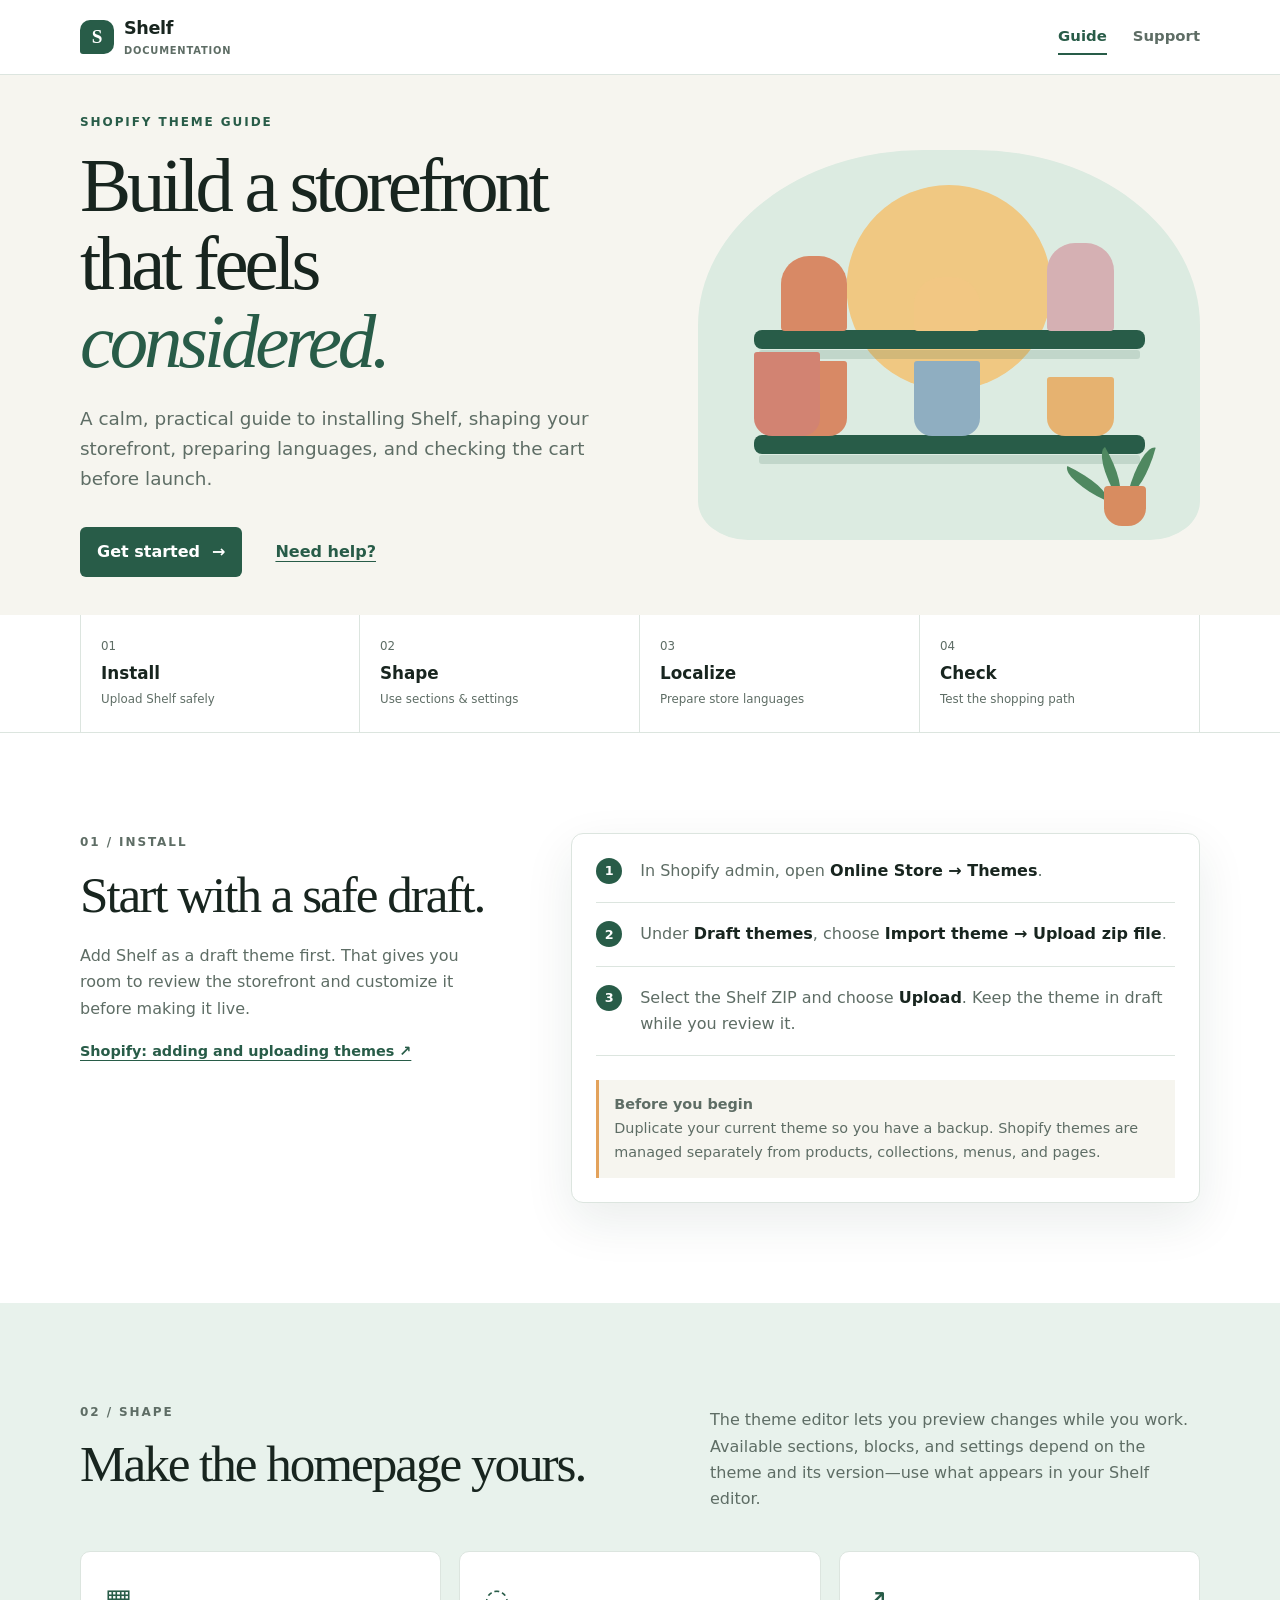
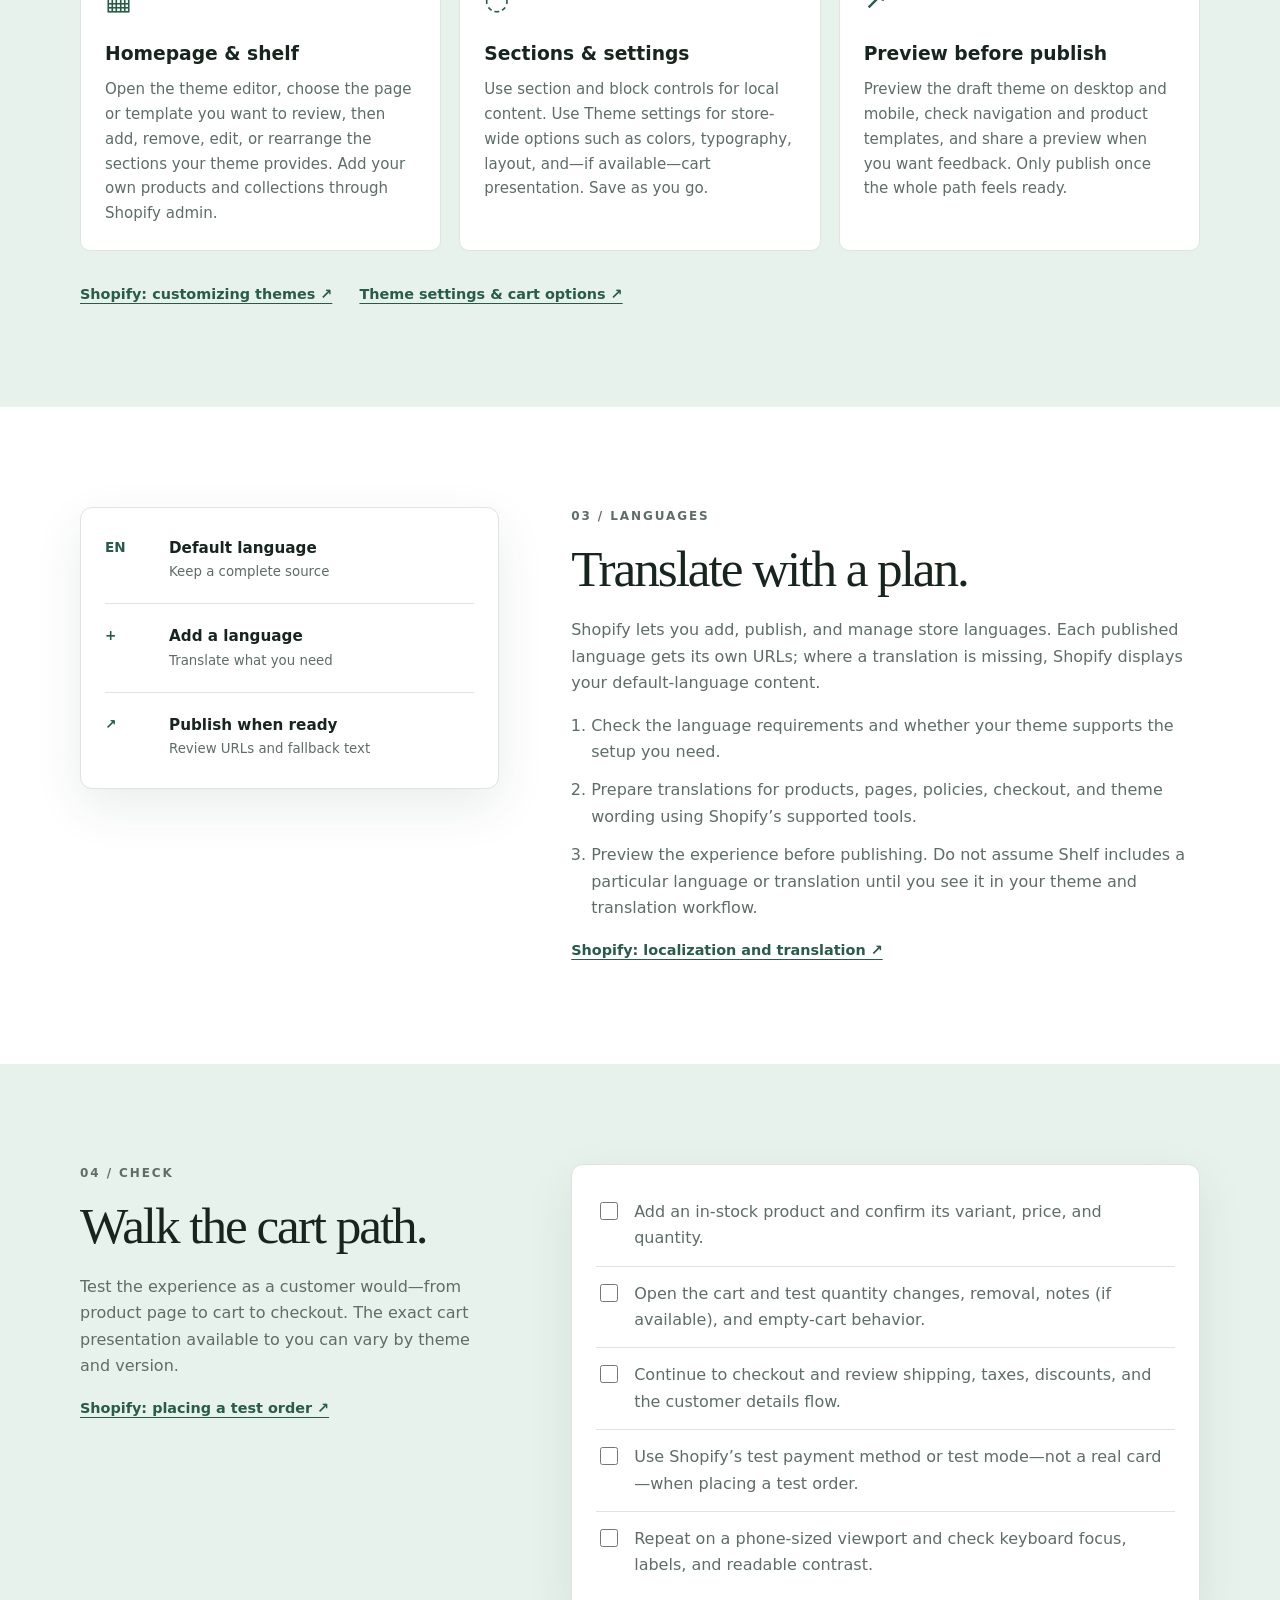
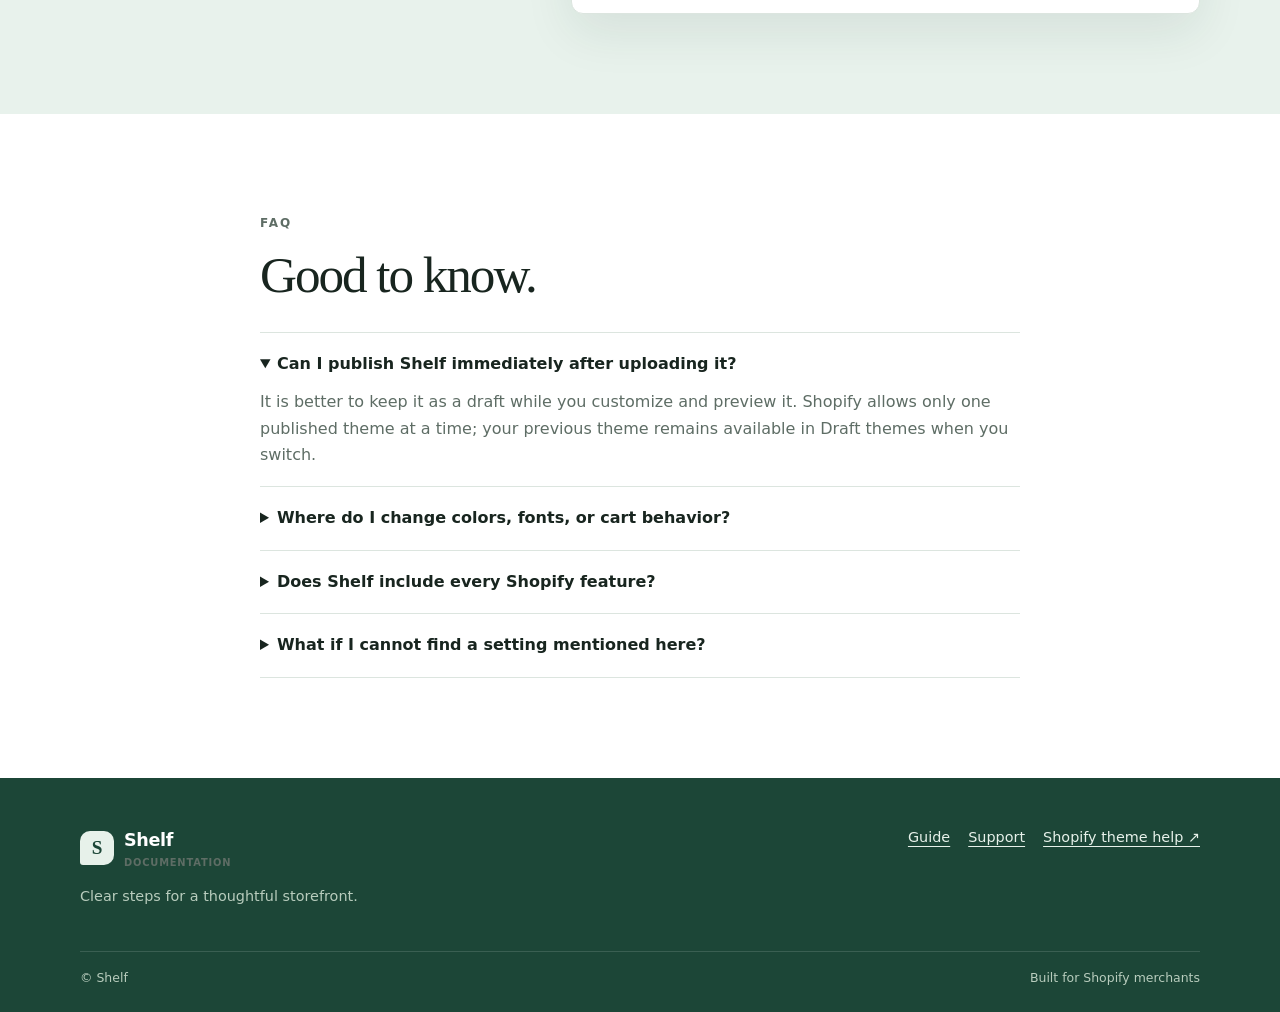
==== index.html @ cbc25405 "Add Shelf documentation and support site" ====
<!doctype html>
<html lang="en">
<head>
  <meta charset="utf-8">
  <meta name="viewport" content="width=device-width, initial-scale=1">
  <meta name="description" content="Shelf theme documentation: install, customize, localize, and test your Shopify storefront.">
  <title>Shelf — Shopify theme documentation</title>
  <link rel="stylesheet" href="styles.css">
</head>
<body>
  <a class="skip-link" href="#main-content">Skip to content</a>
  <header class="site-header"><div class="container header-inner"><a class="brand" href="index.html" aria-label="Shelf documentation home"><span class="brand-mark">S</span><span>Shelf <small>Documentation</small></span></a><nav class="nav" aria-label="Primary navigation"><a class="active" href="index.html">Guide</a><a href="support.html">Support</a></nav></div></header>
  <main id="main-content">
    <section class="hero"><div class="container hero-grid"><div><p class="eyebrow">SHOPIFY THEME GUIDE</p><h1>Build a storefront that feels <em>considered.</em></h1><p class="lede">A calm, practical guide to installing Shelf, shaping your storefront, preparing languages, and checking the cart before launch.</p><div class="hero-actions"><a class="button button-primary" href="#get-started">Get started <span aria-hidden="true">→</span></a><a class="button button-quiet" href="support.html">Need help?</a></div></div><div class="hero-art" aria-label="Abstract illustration of organized product shelves" role="img"><div class="sun"></div><div class="shelf shelf-one"><i></i><i></i><i></i></div><div class="shelf shelf-two"><i></i><i></i><i></i><i></i></div><div class="plant"><b></b><b></b><b></b><span></span></div></div></div></section>
    <section class="quick-links" aria-label="Guide sections"><div class="container quick-grid"><a href="#get-started"><span>01</span><strong>Install</strong><small>Upload Shelf safely</small></a><a href="#shape-your-store"><span>02</span><strong>Shape</strong><small>Use sections & settings</small></a><a href="#languages"><span>03</span><strong>Localize</strong><small>Prepare store languages</small></a><a href="#cart-check"><span>04</span><strong>Check</strong><small>Test the shopping path</small></a></div></section>
    <section class="content-section" id="get-started"><div class="container two-col"><div><p class="eyebrow">01 / INSTALL</p><h2>Start with a safe draft.</h2><p>Add Shelf as a draft theme first. That gives you room to review the storefront and customize it before making it live.</p><a class="text-link" href="https://help.shopify.com/en/manual/online-store/themes/adding-themes" target="_blank" rel="noopener">Shopify: adding and uploading themes ↗</a></div><div class="step-card"><div class="step"><b>1</b><p>In Shopify admin, open <strong>Online Store → Themes</strong>.</p></div><div class="step"><b>2</b><p>Under <strong>Draft themes</strong>, choose <strong>Import theme → Upload zip file</strong>.</p></div><div class="step"><b>3</b><p>Select the Shelf ZIP and choose <strong>Upload</strong>. Keep the theme in draft while you review it.</p></div><div class="note"><strong>Before you begin</strong><br>Duplicate your current theme so you have a backup. Shopify themes are managed separately from products, collections, menus, and pages.</div></div></div></section>
    <section class="content-section tinted" id="shape-your-store"><div class="container"><div class="section-heading"><div><p class="eyebrow">02 / SHAPE</p><h2>Make the homepage yours.</h2></div><p>The theme editor lets you preview changes while you work. Available sections, blocks, and settings depend on the theme and its version—use what appears in your Shelf editor.</p></div><div class="feature-grid"><article><span class="icon">▦</span><h3>Homepage & shelf</h3><p>Open the theme editor, choose the page or template you want to review, then add, remove, edit, or rearrange the sections your theme provides. Add your own products and collections through Shopify admin.</p></article><article><span class="icon">◌</span><h3>Sections & settings</h3><p>Use section and block controls for local content. Use Theme settings for store-wide options such as colors, typography, layout, and—if available—cart presentation. Save as you go.</p></article><article><span class="icon">↗</span><h3>Preview before publish</h3><p>Preview the draft theme on desktop and mobile, check navigation and product templates, and share a preview when you want feedback. Only publish once the whole path feels ready.</p></article></div><a class="text-link" href="https://help.shopify.com/en/manual/online-store/themes/customizing-themes" target="_blank" rel="noopener">Shopify: customizing themes ↗</a> <a class="text-link spaced" href="https://help.shopify.com/en/manual/online-store/themes/customizing-themes/theme-editor/theme-settings" target="_blank" rel="noopener">Theme settings & cart options ↗</a></div></section>
    <section class="content-section" id="languages"><div class="container two-col reverse-mobile"><div class="language-card"><div class="language-line"><span>EN</span><strong>Default language</strong><small>Keep a complete source</small></div><div class="language-line"><span>+</span><strong>Add a language</strong><small>Translate what you need</small></div><div class="language-line"><span>↗</span><strong>Publish when ready</strong><small>Review URLs and fallback text</small></div></div><div><p class="eyebrow">03 / LANGUAGES</p><h2>Translate with a plan.</h2><p>Shopify lets you add, publish, and manage store languages. Each published language gets its own URLs; where a translation is missing, Shopify displays your default-language content.</p><ol class="compact-list"><li>Check the language requirements and whether your theme supports the setup you need.</li><li>Prepare translations for products, pages, policies, checkout, and theme wording using Shopify’s supported tools.</li><li>Preview the experience before publishing. Do not assume Shelf includes a particular language or translation until you see it in your theme and translation workflow.</li></ol><a class="text-link" href="https://help.shopify.com/en/manual/international/languages" target="_blank" rel="noopener">Shopify: localization and translation ↗</a></div></div></section>
    <section class="content-section tinted" id="cart-check"><div class="container two-col"><div><p class="eyebrow">04 / CHECK</p><h2>Walk the cart path.</h2><p>Test the experience as a customer would—from product page to cart to checkout. The exact cart presentation available to you can vary by theme and version.</p><a class="text-link" href="https://help.shopify.com/en/manual/checkout-settings/test-orders" target="_blank" rel="noopener">Shopify: placing a test order ↗</a></div><div class="checklist"><label><input type="checkbox"> Add an in-stock product and confirm its variant, price, and quantity.</label><label><input type="checkbox"> Open the cart and test quantity changes, removal, notes (if available), and empty-cart behavior.</label><label><input type="checkbox"> Continue to checkout and review shipping, taxes, discounts, and the customer details flow.</label><label><input type="checkbox"> Use Shopify’s test payment method or test mode—not a real card—when placing a test order.</label><label><input type="checkbox"> Repeat on a phone-sized viewport and check keyboard focus, labels, and readable contrast.</label></div></div></section>
    <section class="faq content-section" id="faq"><div class="container narrow"><p class="eyebrow">FAQ</p><h2>Good to know.</h2><details open><summary>Can I publish Shelf immediately after uploading it?</summary><p>It is better to keep it as a draft while you customize and preview it. Shopify allows only one published theme at a time; your previous theme remains available in Draft themes when you switch.</p></details><details><summary>Where do I change colors, fonts, or cart behavior?</summary><p>Open the theme editor and look under Theme settings. The controls shown are theme- and version-dependent. Sections and blocks can have their own individual settings.</p></details><details><summary>Does Shelf include every Shopify feature?</summary><p>No theme should be assumed to support every Shopify feature. Review the controls and templates exposed by your installed Shelf version, then confirm the result in preview and test mode.</p></details><details><summary>What if I cannot find a setting mentioned here?</summary><p>The setting may not be part of your theme version, may belong to a section rather than Theme settings, or may require a Shopify admin configuration. <a href="support.html">Contact support</a> with the exact screen and step.</p></details></div></section>
  </main>
  <footer class="site-footer"><div class="container footer-inner"><div><a class="brand footer-brand" href="index.html"><span class="brand-mark">S</span><span>Shelf <small>Documentation</small></span></a><p class="footer-copy">Clear steps for a thoughtful storefront.</p></div><div class="footer-links"><a href="index.html">Guide</a><a href="support.html">Support</a><a href="https://help.shopify.com/en/manual/online-store/themes" target="_blank" rel="noopener">Shopify theme help ↗</a></div></div><div class="container legal"><span>© Shelf</span><span>Built for Shopify merchants</span></div></footer>
</body>
</html>
---- styles.css ----
:root{--ink:#18251f;--muted:#5e6d65;--green:#285c48;--green-dark:#1c4637;--mint:#e8f2ec;--paper:#fff;--sand:#f6f5ef;--line:#dce5df;--accent:#e3a25b;--shadow:0 18px 50px rgba(24,55,40,.09)}*{box-sizing:border-box}html{scroll-behavior:smooth}body{margin:0;background:var(--paper);color:var(--ink);font:16px/1.65 Inter,ui-sans-serif,system-ui,-apple-system,"Segoe UI",sans-serif}a{color:var(--green);text-underline-offset:4px}a:focus-visible,button:focus-visible,input:focus-visible,summary:focus-visible{outline:3px solid var(--accent);outline-offset:3px}.container{width:min(100% - 40px,1120px);margin-inline:auto}.narrow{width:min(100%,760px);margin-inline:auto}.skip-link{position:absolute;left:16px;top:-60px;background:var(--green);color:#fff;padding:8px 12px;border-radius:4px;z-index:5}.skip-link:focus{top:12px}.site-header{border-bottom:1px solid var(--line);background:rgba(255,255,255,.94);position:sticky;top:0;z-index:4;backdrop-filter:blur(10px)}.header-inner{display:flex;justify-content:space-between;align-items:center;min-height:74px;gap:24px}.brand{display:flex;align-items:center;gap:10px;color:var(--ink);font-weight:800;letter-spacing:-.02em;text-decoration:none;font-size:1.1rem}.brand small{display:block;color:var(--muted);font-size:.62rem;font-weight:600;letter-spacing:.08em;text-transform:uppercase}.brand-mark{display:grid;place-items:center;width:34px;height:34px;background:var(--green);color:#fff;border-radius:10px 10px 10px 3px;font-family:Georgia,serif;font-size:1.2rem}.nav{display:flex;gap:26px}.nav a{color:var(--muted);font-size:.93rem;font-weight:700;text-decoration:none;padding:5px 0;border-bottom:2px solid transparent}.nav a:hover,.nav a.active{color:var(--green);border-color:var(--green)}.hero{background:var(--sand);overflow:hidden}.hero-grid{display:grid;grid-template-columns:1.05fr .95fr;align-items:center;min-height:540px;gap:64px}.eyebrow{color:var(--green);font-size:.75rem;font-weight:800;letter-spacing:.16em;margin:0 0 14px}.hero h1,.support-hero h1{font-family:Georgia,"Times New Roman",serif;font-size:clamp(2.7rem,6vw,5.2rem);font-weight:400;letter-spacing:-.055em;line-height:1.02;margin:0 0 22px}.hero h1 em{color:var(--green);font-style:italic}.lede{color:var(--muted);font-size:1.15rem;max-width:590px;margin:0}.hero-actions{display:flex;align-items:center;gap:16px;flex-wrap:wrap;margin-top:32px}.button{display:inline-flex;align-items:center;justify-content:center;gap:12px;padding:12px 17px;border-radius:6px;font-weight:800;text-decoration:none;transition:transform .2s,box-shadow .2s}.button:hover{transform:translateY(-2px);box-shadow:0 8px 18px rgba(24,55,40,.14)}.button-primary{background:var(--green);color:#fff}.button-outline{border:1px solid var(--green);color:var(--green);background:#fff}.button-quiet{color:var(--green);font-weight:750;text-decoration:underline}.hero-art{height:390px;position:relative;border-radius:45% 45% 10% 10%;background:#dcebe1;overflow:hidden}.sun{position:absolute;width:205px;height:205px;border-radius:50%;background:#f0c882;top:35px;left:50%;transform:translateX(-50%)}.shelf{position:absolute;left:11%;width:78%;height:19px;background:var(--green);border-radius:8px;box-shadow:0 15px 0 -5px rgba(40,92,72,.15)}.shelf-one{top:180px}.shelf-two{top:285px}.shelf i{display:block;position:absolute;bottom:18px;width:17%;height:70px;background:#f5d6ad;border-radius:28px 28px 4px 4px}.shelf i:nth-child(1){left:7%;height:75px;background:#d88965}.shelf i:nth-child(2){left:41%;height:54px;background:#f2c783}.shelf i:nth-child(3){right:8%;height:88px;background:#d5b0b3}.shelf-two i{height:48px;bottom:18px;border-radius:3px 3px 18px 18px;background:#b9d5bd}.shelf-two i:nth-child(2){height:75px;background:#8faec1}.shelf-two i:nth-child(3){height:59px;background:#e6b270}.shelf-two i:nth-child(4){height:84px;background:#d28372}.plant{position:absolute;bottom:14px;right:8%;width:70px;height:80px}.plant span{position:absolute;bottom:0;left:14px;width:42px;height:40px;border-radius:4px 4px 18px 18px;background:#d88c60}.plant b{position:absolute;bottom:32px;left:26px;width:15px;height:50px;border-radius:100% 0 100% 0;background:#4f8860;transform:rotate(-30deg);transform-origin:bottom}.plant b:nth-child(2){transform:rotate(15deg);left:38px}.plant b:nth-child(3){transform:rotate(-65deg);left:12px}.quick-links{border-bottom:1px solid var(--line)}.quick-grid{display:grid;grid-template-columns:repeat(4,1fr)}.quick-grid a{padding:22px 20px;border-right:1px solid var(--line);color:var(--ink);text-decoration:none}.quick-grid a:first-child{border-left:1px solid var(--line)}.quick-grid span,.quick-grid small{display:block;color:var(--muted);font-size:.74rem}.quick-grid strong{display:block;font-size:1.05rem;margin:3px 0}.content-section{padding:100px 0}.tinted{background:var(--mint)}.two-col{display:grid;grid-template-columns:.8fr 1.2fr;gap:72px;align-items:start}.content-section h2,.support-hero h1{font-family:Georgia,"Times New Roman",serif;font-weight:400;letter-spacing:-.04em;line-height:1.1;font-size:clamp(2rem,4vw,3.2rem);margin:0 0 20px}.content-section p{color:var(--muted)}.step-card,.language-card,.checklist,.support-card{background:#fff;border:1px solid var(--line);border-radius:12px;box-shadow:var(--shadow)}.step-card{padding:24px}.step{display:grid;grid-template-columns:30px 1fr;gap:14px;align-items:start;padding-bottom:18px;margin-bottom:18px;border-bottom:1px solid var(--line)}.step:last-of-type{margin:0;padding:0;border:0}.step b{display:grid;place-items:center;background:var(--green);color:#fff;width:26px;height:26px;border-radius:50%;font-size:.8rem}.step p{margin:0;color:var(--muted)}.step strong{color:var(--ink)}.note{background:var(--sand);border-left:3px solid var(--accent);padding:13px 15px;margin-top:24px;color:var(--muted);font-size:.9rem}.section-heading{display:flex;justify-content:space-between;gap:50px;align-items:end;margin-bottom:38px}.section-heading>p{max-width:490px;margin:0}.feature-grid{display:grid;grid-template-columns:repeat(3,1fr);gap:18px;margin-bottom:30px}.feature-grid article{background:#fff;border:1px solid var(--line);padding:24px;border-radius:10px}.icon{font-size:1.8rem;color:var(--green)}.feature-grid h3{margin:16px 0 7px}.feature-grid p{font-size:.94rem;margin:0}.text-link{font-weight:800;font-size:.9rem}.spaced{margin-left:22px}.language-card{padding:8px 24px}.language-line{display:grid;grid-template-columns:48px 1fr;gap:0 16px;padding:20px 0;border-bottom:1px solid var(--line)}.language-line:last-child{border:0}.language-line span{grid-row:span 2;color:var(--green);font-weight:800;font-size:.85rem}.language-line strong{font-size:.95rem}.language-line small{color:var(--muted)}.compact-list{padding-left:20px;color:var(--muted)}.compact-list li{margin:12px 0}.checklist{padding:20px 24px}.checklist label{display:flex;gap:13px;padding:14px 0;border-bottom:1px solid var(--line);color:var(--muted)}.checklist label:last-child{border:0}.checklist input{accent-color:var(--green);width:18px;height:18px;flex:none;margin-top:3px}.faq h2{margin-bottom:28px}.faq details{border-top:1px solid var(--line);padding:18px 0}.faq details:last-child{border-bottom:1px solid var(--line)}.faq summary{cursor:pointer;font-weight:800}.faq details p{max-width:760px;margin:12px 0 0}.site-footer{background:var(--green-dark);color:#e7f1ea;padding:48px 0 24px}.footer-inner{display:flex;justify-content:space-between;gap:40px}.footer-brand{color:#fff}.footer-brand .brand-mark{background:#e7f1ea;color:var(--green-dark)}.footer-copy{color:#b8ccbd;margin:14px 0 0;font-size:.9rem}.footer-links{display:flex;flex-wrap:wrap;gap:18px;align-items:flex-start}.footer-links a{color:#e7f1ea;font-size:.9rem}.legal{border-top:1px solid #ffffff22;margin-top:42px;padding-top:16px;display:flex;justify-content:space-between;color:#b8ccbd;font-size:.78rem}.support-hero{background:var(--sand);padding:100px 0 80px}.support-hero h1{max-width:720px}.support-options{padding:0 0 100px;background:var(--sand)}.support-grid{display:grid;grid-template-columns:1fr 1fr;gap:20px}.support-card{padding:30px}.support-card.featured{background:var(--green);color:#fff;border-color:var(--green)}.support-card.featured p{color:#d8e8dc}.support-card h2{font-family:Georgia,serif;font-weight:400;font-size:2rem;margin:20px 0 10px}.support-card p{color:var(--muted)}.card-top{display:flex;align-items:center;gap:13px}.support-icon{display:grid;place-items:center;width:34px;height:34px;border-radius:50%;background:var(--mint);color:var(--green);font-weight:900}.label{font-size:.7rem;font-weight:800;letter-spacing:.14em;opacity:.75}.featured .support-icon{background:#dcebe1}.featured .button-primary{background:#fff;color:var(--green)}.fine-print{font-size:.82rem;margin:24px 0 0}.support-detail{align-items:start}.context-list{border-top:1px solid var(--line)}.context-list div{display:grid;grid-template-columns:40px 1fr;gap:10px;padding:14px 0;border-bottom:1px solid var(--line)}.context-list b{color:var(--green);font-size:.8rem}.context-list p{margin:0}
@media(max-width:760px){.container{width:min(100% - 32px,1120px)}.header-inner{min-height:65px}.hero-grid{grid-template-columns:1fr;min-height:0;padding:72px 0 0;gap:42px}.hero-art{height:275px;border-radius:38% 38% 0 0}.sun{width:145px;height:145px}.shelf-one{top:125px}.shelf-two{top:204px}.shelf i{height:55px;bottom:18px}.quick-grid{grid-template-columns:repeat(2,1fr)}.quick-grid a{padding:17px 15px}.quick-grid a:nth-child(3){border-left:1px solid var(--line)}.quick-grid a:nth-child(3),.quick-grid a:nth-child(4){border-top:1px solid var(--line)}.content-section{padding:68px 0}.two-col,.support-grid{grid-template-columns:1fr;gap:35px}.reverse-mobile .language-card{order:2}.section-heading{display:block;margin-bottom:28px}.section-heading>p{margin-top:18px}.feature-grid{grid-template-columns:1fr;gap:12px}.spaced{display:inline-block;margin:12px 0 0}.footer-inner{display:block}.footer-links{margin-top:30px}.legal{display:block}.legal span{display:block;margin-top:5px}.support-hero{padding:68px 0 55px}.support-options{padding-bottom:68px}.support-card{padding:24px}.support-detail{gap:20px}}
@media(max-width:420px){.nav{gap:16px}.hero h1,.support-hero h1{font-size:2.6rem}.hero-actions{align-items:stretch;flex-direction:column}.button{width:100%}.hero-art{height:240px}.quick-grid strong{font-size:.98rem}.footer-links{flex-direction:column;gap:10px}}
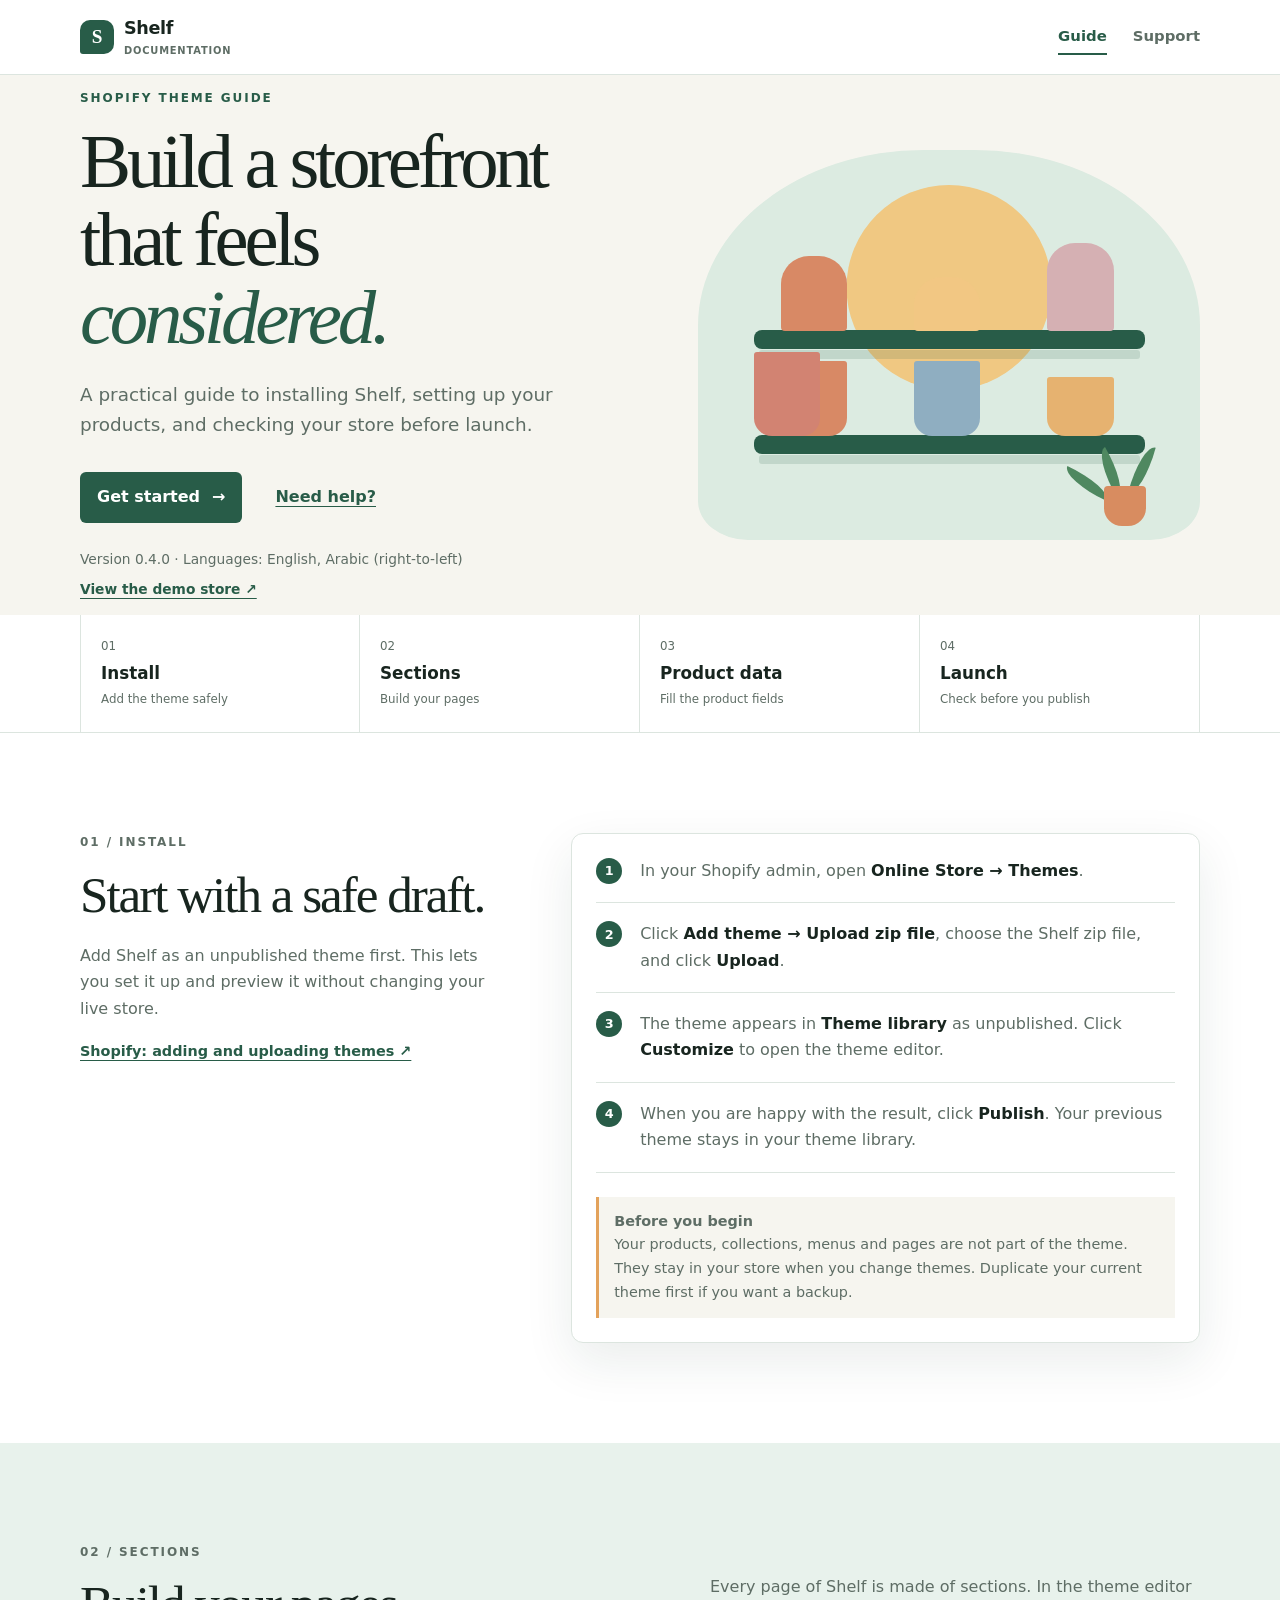
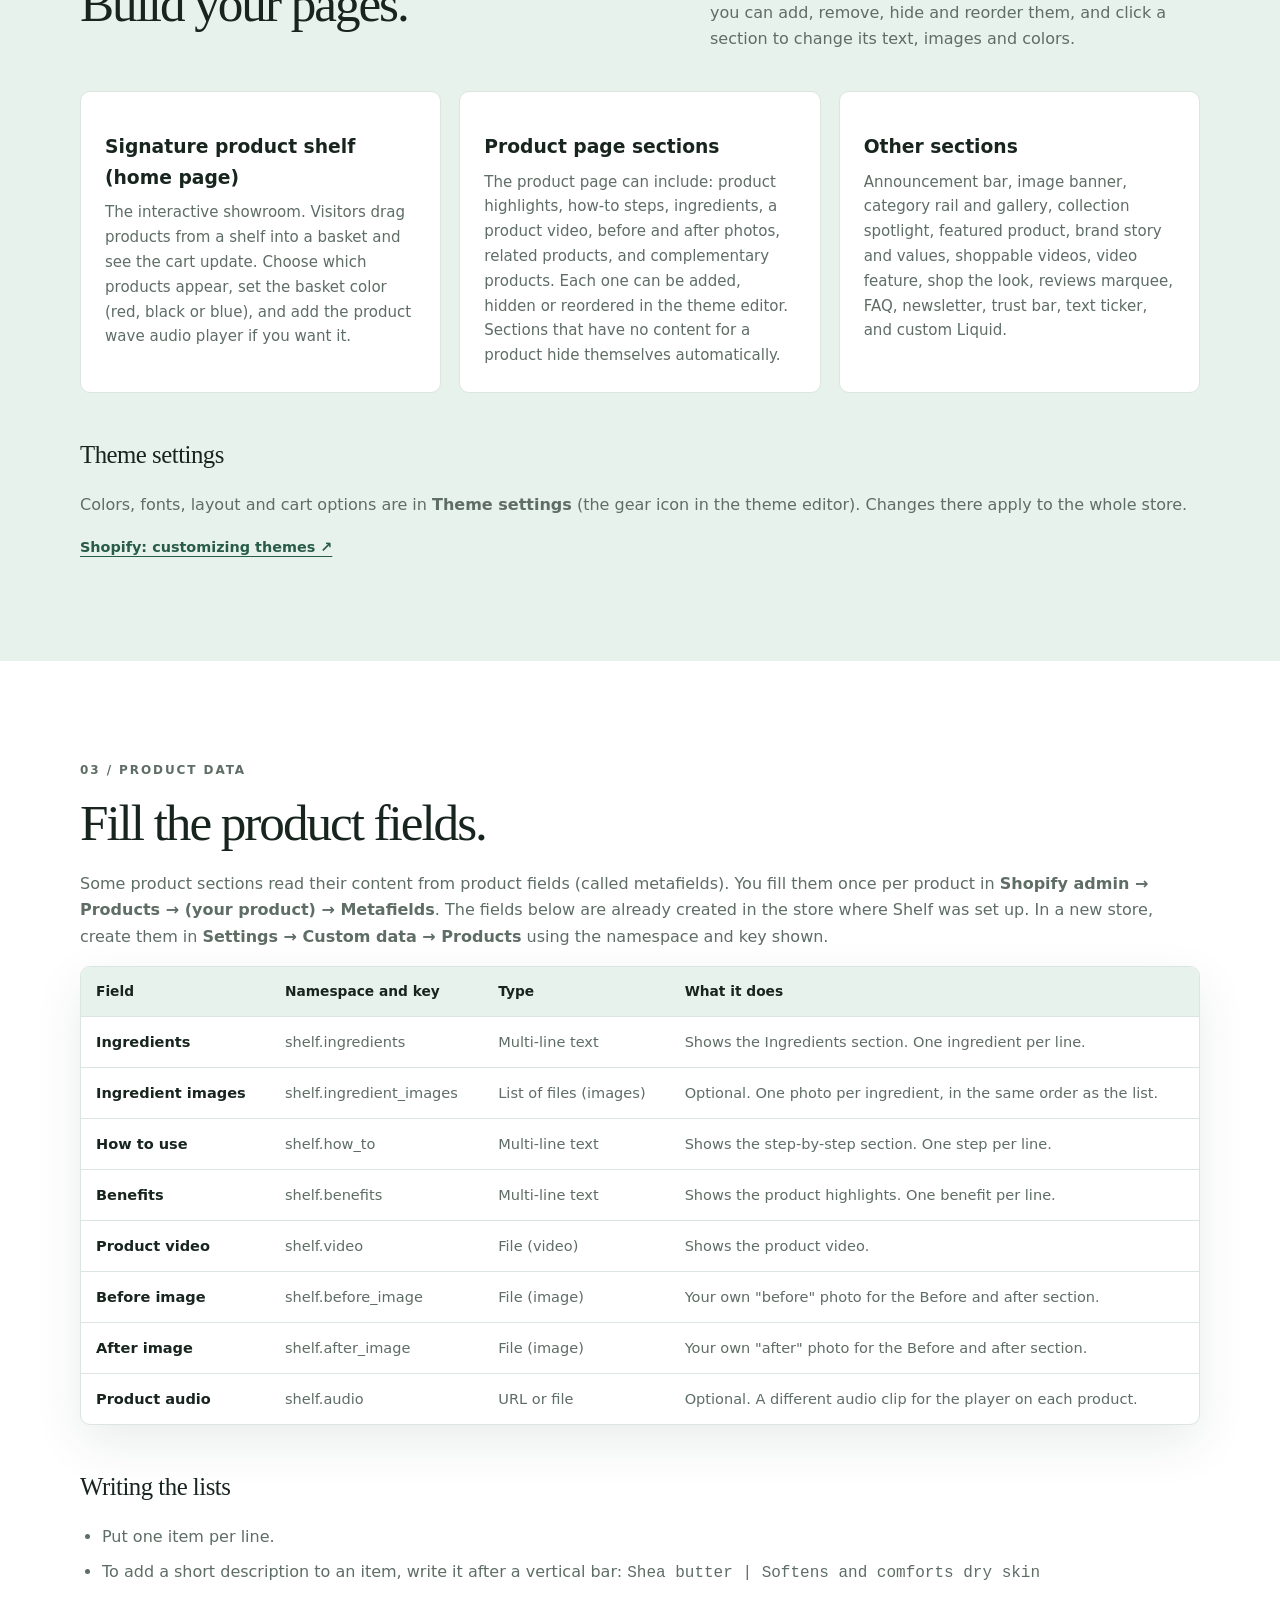
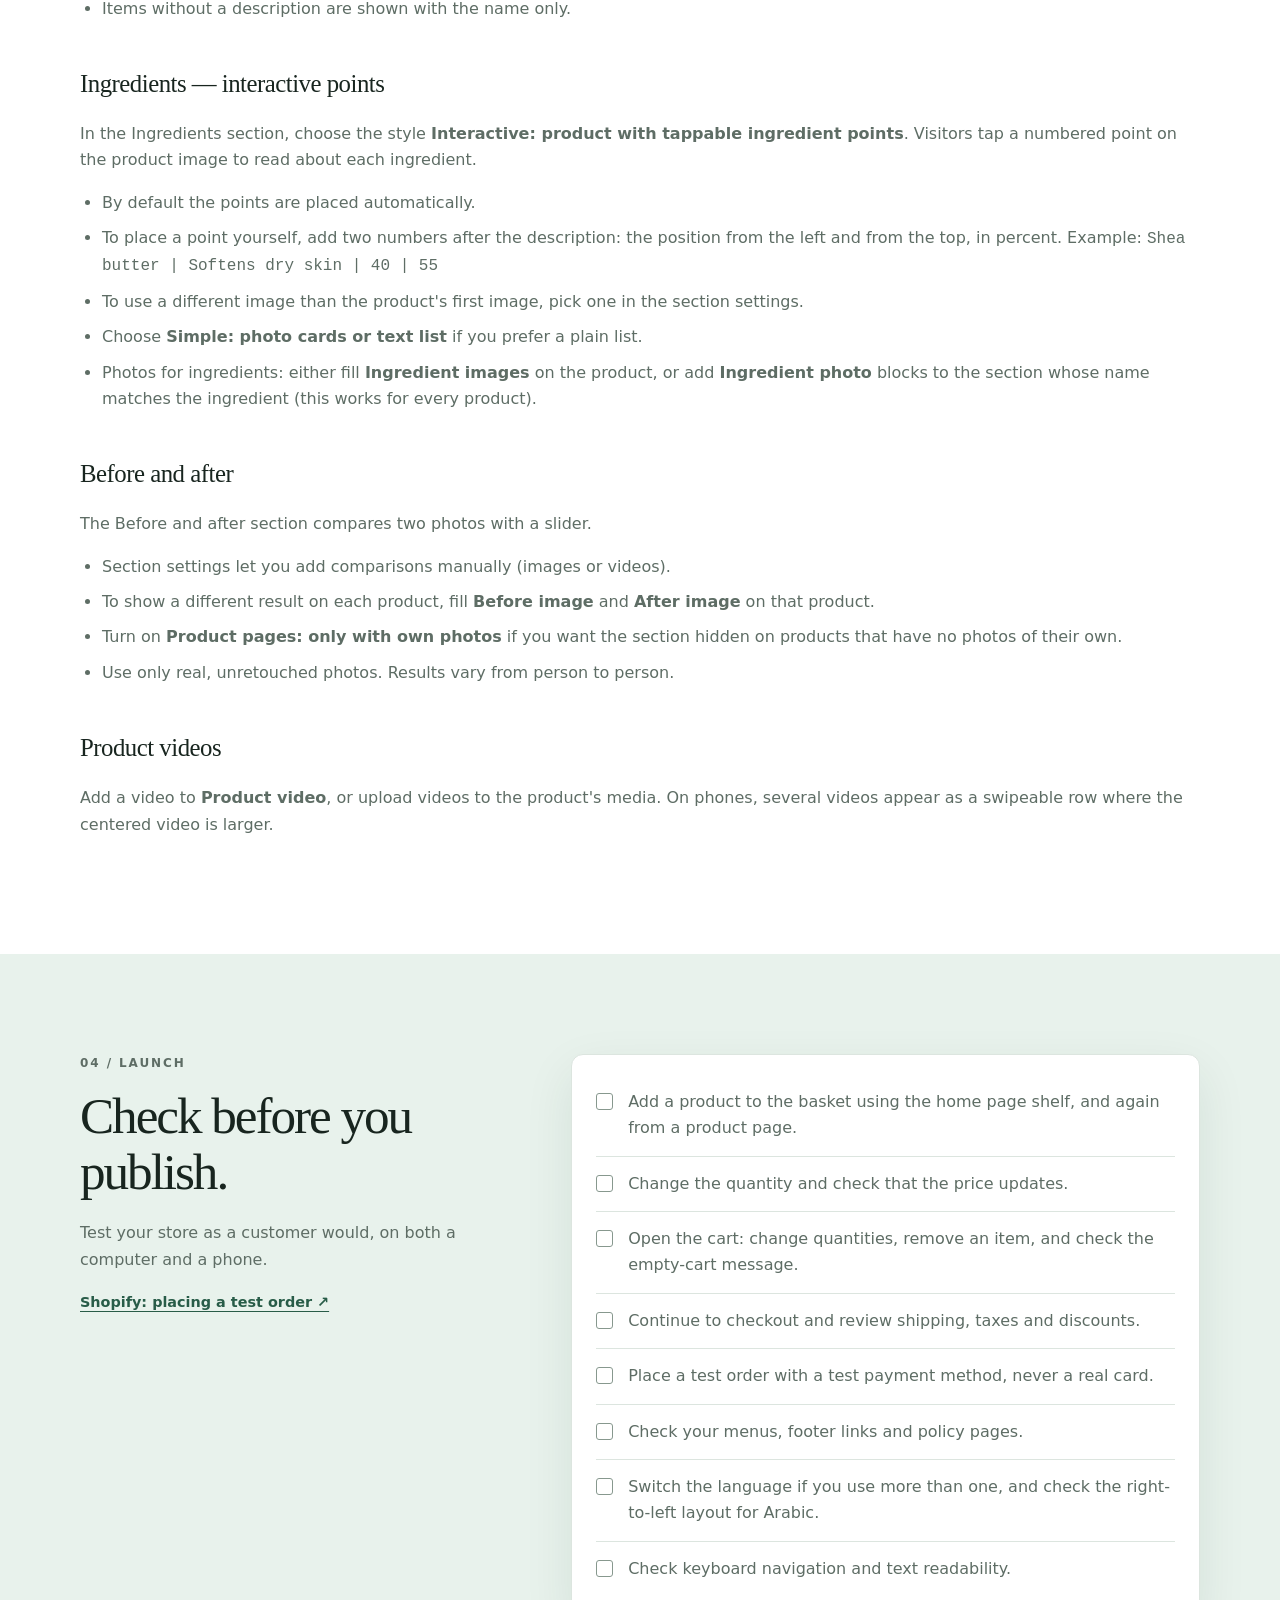
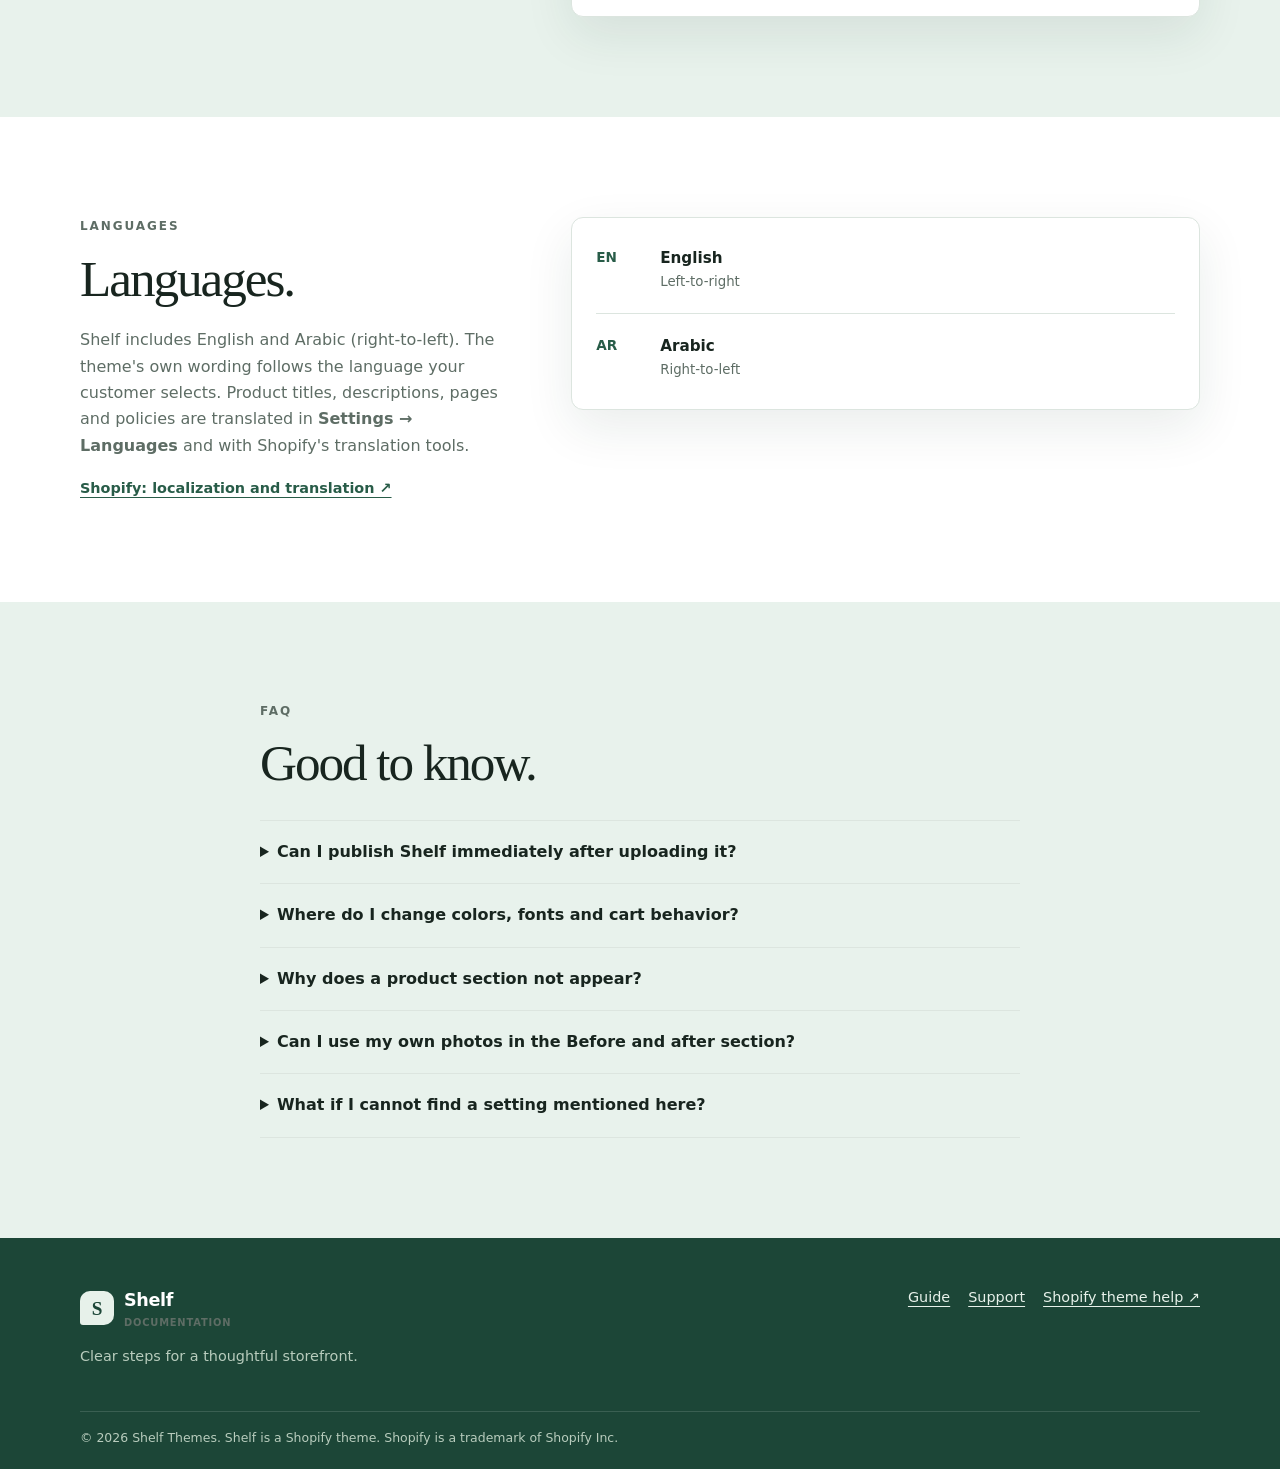
==== commit 717360b9: "Update index.html" ====
--- a/index.html
+++ b/index.html
@@ -3,22 +3,28 @@
 <head>
   <meta charset="utf-8">
   <meta name="viewport" content="width=device-width, initial-scale=1">
-  <meta name="description" content="Shelf theme documentation: install, customize, localize, and test your Shopify storefront.">
-  <title>Shelf — Shopify theme documentation</title>
+  <meta name="description" content="A practical guide to installing Shelf, setting up product sections and fields, and checking your Shopify storefront before launch.">
+  <title>Shelf — Shopify theme guide</title>
   <link rel="stylesheet" href="styles.css">
 </head>
 <body>
   <a class="skip-link" href="#main-content">Skip to content</a>
   <header class="site-header"><div class="container header-inner"><a class="brand" href="index.html" aria-label="Shelf documentation home"><span class="brand-mark">S</span><span>Shelf <small>Documentation</small></span></a><nav class="nav" aria-label="Primary navigation"><a class="active" href="index.html">Guide</a><a href="support.html">Support</a></nav></div></header>
   <main id="main-content">
-    <section class="hero"><div class="container hero-grid"><div><p class="eyebrow">SHOPIFY THEME GUIDE</p><h1>Build a storefront that feels <em>considered.</em></h1><p class="lede">A calm, practical guide to installing Shelf, shaping your storefront, preparing languages, and checking the cart before launch.</p><div class="hero-actions"><a class="button button-primary" href="#get-started">Get started <span aria-hidden="true">→</span></a><a class="button button-quiet" href="support.html">Need help?</a></div></div><div class="hero-art" aria-label="Abstract illustration of organized product shelves" role="img"><div class="sun"></div><div class="shelf shelf-one"><i></i><i></i><i></i></div><div class="shelf shelf-two"><i></i><i></i><i></i><i></i></div><div class="plant"><b></b><b></b><b></b><span></span></div></div></div></section>
-    <section class="quick-links" aria-label="Guide sections"><div class="container quick-grid"><a href="#get-started"><span>01</span><strong>Install</strong><small>Upload Shelf safely</small></a><a href="#shape-your-store"><span>02</span><strong>Shape</strong><small>Use sections & settings</small></a><a href="#languages"><span>03</span><strong>Localize</strong><small>Prepare store languages</small></a><a href="#cart-check"><span>04</span><strong>Check</strong><small>Test the shopping path</small></a></div></section>
-    <section class="content-section" id="get-started"><div class="container two-col"><div><p class="eyebrow">01 / INSTALL</p><h2>Start with a safe draft.</h2><p>Add Shelf as a draft theme first. That gives you room to review the storefront and customize it before making it live.</p><a class="text-link" href="https://help.shopify.com/en/manual/online-store/themes/adding-themes" target="_blank" rel="noopener">Shopify: adding and uploading themes ↗</a></div><div class="step-card"><div class="step"><b>1</b><p>In Shopify admin, open <strong>Online Store → Themes</strong>.</p></div><div class="step"><b>2</b><p>Under <strong>Draft themes</strong>, choose <strong>Import theme → Upload zip file</strong>.</p></div><div class="step"><b>3</b><p>Select the Shelf ZIP and choose <strong>Upload</strong>. Keep the theme in draft while you review it.</p></div><div class="note"><strong>Before you begin</strong><br>Duplicate your current theme so you have a backup. Shopify themes are managed separately from products, collections, menus, and pages.</div></div></div></section>
-    <section class="content-section tinted" id="shape-your-store"><div class="container"><div class="section-heading"><div><p class="eyebrow">02 / SHAPE</p><h2>Make the homepage yours.</h2></div><p>The theme editor lets you preview changes while you work. Available sections, blocks, and settings depend on the theme and its version—use what appears in your Shelf editor.</p></div><div class="feature-grid"><article><span class="icon">▦</span><h3>Homepage & shelf</h3><p>Open the theme editor, choose the page or template you want to review, then add, remove, edit, or rearrange the sections your theme provides. Add your own products and collections through Shopify admin.</p></article><article><span class="icon">◌</span><h3>Sections & settings</h3><p>Use section and block controls for local content. Use Theme settings for store-wide options such as colors, typography, layout, and—if available—cart presentation. Save as you go.</p></article><article><span class="icon">↗</span><h3>Preview before publish</h3><p>Preview the draft theme on desktop and mobile, check navigation and product templates, and share a preview when you want feedback. Only publish once the whole path feels ready.</p></article></div><a class="text-link" href="https://help.shopify.com/en/manual/online-store/themes/customizing-themes" target="_blank" rel="noopener">Shopify: customizing themes ↗</a> <a class="text-link spaced" href="https://help.shopify.com/en/manual/online-store/themes/customizing-themes/theme-editor/theme-settings" target="_blank" rel="noopener">Theme settings & cart options ↗</a></div></section>
-    <section class="content-section" id="languages"><div class="container two-col reverse-mobile"><div class="language-card"><div class="language-line"><span>EN</span><strong>Default language</strong><small>Keep a complete source</small></div><div class="language-line"><span>+</span><strong>Add a language</strong><small>Translate what you need</small></div><div class="language-line"><span>↗</span><strong>Publish when ready</strong><small>Review URLs and fallback text</small></div></div><div><p class="eyebrow">03 / LANGUAGES</p><h2>Translate with a plan.</h2><p>Shopify lets you add, publish, and manage store languages. Each published language gets its own URLs; where a translation is missing, Shopify displays your default-language content.</p><ol class="compact-list"><li>Check the language requirements and whether your theme supports the setup you need.</li><li>Prepare translations for products, pages, policies, checkout, and theme wording using Shopify’s supported tools.</li><li>Preview the experience before publishing. Do not assume Shelf includes a particular language or translation until you see it in your theme and translation workflow.</li></ol><a class="text-link" href="https://help.shopify.com/en/manual/international/languages" target="_blank" rel="noopener">Shopify: localization and translation ↗</a></div></div></section>
-    <section class="content-section tinted" id="cart-check"><div class="container two-col"><div><p class="eyebrow">04 / CHECK</p><h2>Walk the cart path.</h2><p>Test the experience as a customer would—from product page to cart to checkout. The exact cart presentation available to you can vary by theme and version.</p><a class="text-link" href="https://help.shopify.com/en/manual/checkout-settings/test-orders" target="_blank" rel="noopener">Shopify: placing a test order ↗</a></div><div class="checklist"><label><input type="checkbox"> Add an in-stock product and confirm its variant, price, and quantity.</label><label><input type="checkbox"> Open the cart and test quantity changes, removal, notes (if available), and empty-cart behavior.</label><label><input type="checkbox"> Continue to checkout and review shipping, taxes, discounts, and the customer details flow.</label><label><input type="checkbox"> Use Shopify’s test payment method or test mode—not a real card—when placing a test order.</label><label><input type="checkbox"> Repeat on a phone-sized viewport and check keyboard focus, labels, and readable contrast.</label></div></div></section>
-    <section class="faq content-section" id="faq"><div class="container narrow"><p class="eyebrow">FAQ</p><h2>Good to know.</h2><details open><summary>Can I publish Shelf immediately after uploading it?</summary><p>It is better to keep it as a draft while you customize and preview it. Shopify allows only one published theme at a time; your previous theme remains available in Draft themes when you switch.</p></details><details><summary>Where do I change colors, fonts, or cart behavior?</summary><p>Open the theme editor and look under Theme settings. The controls shown are theme- and version-dependent. Sections and blocks can have their own individual settings.</p></details><details><summary>Does Shelf include every Shopify feature?</summary><p>No theme should be assumed to support every Shopify feature. Review the controls and templates exposed by your installed Shelf version, then confirm the result in preview and test mode.</p></details><details><summary>What if I cannot find a setting mentioned here?</summary><p>The setting may not be part of your theme version, may belong to a section rather than Theme settings, or may require a Shopify admin configuration. <a href="support.html">Contact support</a> with the exact screen and step.</p></details></div></section>
+    <section class="hero"><div class="container hero-grid"><div><p class="eyebrow">SHOPIFY THEME GUIDE</p><h1>Build a storefront that feels <em>considered.</em></h1><p class="lede">A practical guide to installing Shelf, setting up your products, and checking your store before launch.</p><div class="hero-actions"><a class="button button-primary" href="#get-started">Get started <span aria-hidden="true">→</span></a><a class="button button-quiet" href="support.html#contact">Need help?</a></div><div class="guide-meta"><span>Version 0.4.0 · Languages: English, Arabic (right-to-left)</span><a href="https://avenora-theme-demo-utp17t0k.myshopify.com" target="_blank" rel="noopener">View the demo store ↗</a></div></div><div class="hero-art" aria-label="Abstract illustration of organized product shelves" role="img"><div class="sun"></div><div class="shelf shelf-one"><i></i><i></i><i></i></div><div class="shelf shelf-two"><i></i><i></i><i></i><i></i></div><div class="plant"><b></b><b></b><b></b><span></span></div></div></div></section>
+    <section class="quick-links" aria-label="Guide sections"><div class="container quick-grid"><a href="#get-started"><span>01</span><strong>Install</strong><small>Add the theme safely</small></a><a href="#sections"><span>02</span><strong>Sections</strong><small>Build your pages</small></a><a href="#product-data"><span>03</span><strong>Product data</strong><small>Fill the product fields</small></a><a href="#launch"><span>04</span><strong>Launch</strong><small>Check before you publish</small></a></div></section>
+    <section class="content-section" id="get-started"><div class="container two-col"><div><p class="eyebrow">01 / INSTALL</p><h2>Start with a safe draft.</h2><p>Add Shelf as an unpublished theme first. This lets you set it up and preview it without changing your live store.</p><a class="text-link" href="https://help.shopify.com/en/manual/online-store/themes/adding-themes" target="_blank" rel="noopener">Shopify: adding and uploading themes ↗</a></div><div class="step-card"><div class="step"><b>1</b><p>In your Shopify admin, open <strong>Online Store → Themes</strong>.</p></div><div class="step"><b>2</b><p>Click <strong>Add theme → Upload zip file</strong>, choose the Shelf zip file, and click <strong>Upload</strong>.</p></div><div class="step"><b>3</b><p>The theme appears in <strong>Theme library</strong> as unpublished. Click <strong>Customize</strong> to open the theme editor.</p></div><div class="step"><b>4</b><p>When you are happy with the result, click <strong>Publish</strong>. Your previous theme stays in your theme library.</p></div><div class="note"><strong>Before you begin</strong><br>Your products, collections, menus and pages are not part of the theme. They stay in your store when you change themes. Duplicate your current theme first if you want a backup.</div></div></div></section>
+    <section class="content-section tinted" id="sections"><div class="container"><div class="section-heading"><div><p class="eyebrow">02 / SECTIONS</p><h2>Build your pages.</h2></div><p>Every page of Shelf is made of sections. In the theme editor you can add, remove, hide and reorder them, and click a section to change its text, images and colors.</p></div><div class="feature-grid"><article><h3>Signature product shelf (home page)</h3><p>The interactive showroom. Visitors drag products from a shelf into a basket and see the cart update. Choose which products appear, set the basket color (red, black or blue), and add the product wave audio player if you want it.</p></article><article><h3>Product page sections</h3><p>The product page can include: product highlights, how-to steps, ingredients, a product video, before and after photos, related products, and complementary products. Each one can be added, hidden or reordered in the theme editor. Sections that have no content for a product hide themselves automatically.</p></article><article><h3>Other sections</h3><p>Announcement bar, image banner, category rail and gallery, collection spotlight, featured product, brand story and values, shoppable videos, video feature, shop the look, reviews marquee, FAQ, newsletter, trust bar, text ticker, and custom Liquid.</p></article></div><div class="subsection"><h3>Theme settings</h3><p>Colors, fonts, layout and cart options are in <strong>Theme settings</strong> (the gear icon in the theme editor). Changes there apply to the whole store.</p></div><a class="text-link" href="https://help.shopify.com/en/manual/online-store/themes/customizing-themes" target="_blank" rel="noopener">Shopify: customizing themes ↗</a></div></section>
+    <section class="content-section" id="product-data"><div class="container"><p class="eyebrow">03 / PRODUCT DATA</p><h2>Fill the product fields.</h2><p>Some product sections read their content from product fields (called metafields). You fill them once per product in <strong>Shopify admin → Products → (your product) → Metafields</strong>. The fields below are already created in the store where Shelf was set up. In a new store, create them in <strong>Settings → Custom data → Products</strong> using the namespace and key shown.</p><div class="table-wrap" role="region" aria-label="Product fields" tabindex="0"><table class="data-table"><thead><tr><th>Field</th><th>Namespace and key</th><th>Type</th><th>What it does</th></tr></thead><tbody><tr><td>Ingredients</td><td>shelf.ingredients</td><td>Multi-line text</td><td>Shows the Ingredients section. One ingredient per line.</td></tr><tr><td>Ingredient images</td><td>shelf.ingredient_images</td><td>List of files (images)</td><td>Optional. One photo per ingredient, in the same order as the list.</td></tr><tr><td>How to use</td><td>shelf.how_to</td><td>Multi-line text</td><td>Shows the step-by-step section. One step per line.</td></tr><tr><td>Benefits</td><td>shelf.benefits</td><td>Multi-line text</td><td>Shows the product highlights. One benefit per line.</td></tr><tr><td>Product video</td><td>shelf.video</td><td>File (video)</td><td>Shows the product video.</td></tr><tr><td>Before image</td><td>shelf.before_image</td><td>File (image)</td><td>Your own &quot;before&quot; photo for the Before and after section.</td></tr><tr><td>After image</td><td>shelf.after_image</td><td>File (image)</td><td>Your own &quot;after&quot; photo for the Before and after section.</td></tr><tr><td>Product audio</td><td>shelf.audio</td><td>URL or file</td><td>Optional. A different audio clip for the player on each product.</td></tr></tbody></table></div>
+      <div class="subsection"><h3>Writing the lists</h3><ul><li>Put one item per line.</li><li>To add a short description to an item, write it after a vertical bar: <code>Shea butter | Softens and comforts dry skin</code></li><li>Items without a description are shown with the name only.</li></ul></div>
+      <div class="subsection"><h3>Ingredients — interactive points</h3><p>In the Ingredients section, choose the style <strong>Interactive: product with tappable ingredient points</strong>. Visitors tap a numbered point on the product image to read about each ingredient.</p><ul><li>By default the points are placed automatically.</li><li>To place a point yourself, add two numbers after the description: the position from the left and from the top, in percent. Example: <code>Shea butter | Softens dry skin | 40 | 55</code></li><li>To use a different image than the product's first image, pick one in the section settings.</li><li>Choose <strong>Simple: photo cards or text list</strong> if you prefer a plain list.</li><li>Photos for ingredients: either fill <strong>Ingredient images</strong> on the product, or add <strong>Ingredient photo</strong> blocks to the section whose name matches the ingredient (this works for every product).</li></ul></div>
+      <div class="subsection"><h3>Before and after</h3><p>The Before and after section compares two photos with a slider.</p><ul><li>Section settings let you add comparisons manually (images or videos).</li><li>To show a different result on each product, fill <strong>Before image</strong> and <strong>After image</strong> on that product.</li><li>Turn on <strong>Product pages: only with own photos</strong> if you want the section hidden on products that have no photos of their own.</li><li>Use only real, unretouched photos. Results vary from person to person.</li></ul></div>
+      <div class="subsection"><h3>Product videos</h3><p>Add a video to <strong>Product video</strong>, or upload videos to the product's media. On phones, several videos appear as a swipeable row where the centered video is larger.</p></div>
+    </div></section>
+    <section class="content-section tinted" id="launch"><div class="container two-col"><div><p class="eyebrow">04 / LAUNCH</p><h2>Check before you publish.</h2><p>Test your store as a customer would, on both a computer and a phone.</p><a class="text-link" href="https://help.shopify.com/en/manual/checkout-settings/test-orders" target="_blank" rel="noopener">Shopify: placing a test order ↗</a></div><ul class="checklist-static"><li><span class="check-box" aria-hidden="true"></span><span>Add a product to the basket using the home page shelf, and again from a product page.</span></li><li><span class="check-box" aria-hidden="true"></span><span>Change the quantity and check that the price updates.</span></li><li><span class="check-box" aria-hidden="true"></span><span>Open the cart: change quantities, remove an item, and check the empty-cart message.</span></li><li><span class="check-box" aria-hidden="true"></span><span>Continue to checkout and review shipping, taxes and discounts.</span></li><li><span class="check-box" aria-hidden="true"></span><span>Place a test order with a test payment method, never a real card.</span></li><li><span class="check-box" aria-hidden="true"></span><span>Check your menus, footer links and policy pages.</span></li><li><span class="check-box" aria-hidden="true"></span><span>Switch the language if you use more than one, and check the right-to-left layout for Arabic.</span></li><li><span class="check-box" aria-hidden="true"></span><span>Check keyboard navigation and text readability.</span></li></ul></div></section>
+    <section class="content-section"><div class="container two-col"><div><p class="eyebrow">LANGUAGES</p><h2>Languages.</h2><p>Shelf includes English and Arabic (right-to-left). The theme's own wording follows the language your customer selects. Product titles, descriptions, pages and policies are translated in <strong>Settings → Languages</strong> and with Shopify's translation tools.</p><a class="text-link" href="https://help.shopify.com/en/manual/international/languages" target="_blank" rel="noopener">Shopify: localization and translation ↗</a></div><div class="language-card"><div class="language-line"><span>EN</span><strong>English</strong><small>Left-to-right</small></div><div class="language-line"><span>AR</span><strong>Arabic</strong><small>Right-to-left</small></div></div></div></section>
+    <section class="faq content-section tinted" id="faq"><div class="container narrow"><p class="eyebrow">FAQ</p><h2>Good to know.</h2><details><summary>Can I publish Shelf immediately after uploading it?</summary><p>It is better to keep it unpublished while you set it up and preview it. Shopify allows one published theme at a time, and your previous theme stays in your theme library.</p></details><details><summary>Where do I change colors, fonts and cart behavior?</summary><p>In the theme editor, open Theme settings (the gear icon). Section-specific options are in each section's settings.</p></details><details><summary>Why does a product section not appear?</summary><p>Sections that read product fields stay hidden when the product has no content for them. Fill the field on the product (see Product data), then reload the page.</p></details><details><summary>Can I use my own photos in the Before and after section?</summary><p>Yes. Fill the Before image and After image fields on the product, or add comparisons in the section settings.</p></details><details><summary>What if I cannot find a setting mentioned here?</summary><p>Open the section in the theme editor and look at its settings. If you still need help, go to the <a href="support.html">Support page</a>.</p></details></div></section>
   </main>
-  <footer class="site-footer"><div class="container footer-inner"><div><a class="brand footer-brand" href="index.html"><span class="brand-mark">S</span><span>Shelf <small>Documentation</small></span></a><p class="footer-copy">Clear steps for a thoughtful storefront.</p></div><div class="footer-links"><a href="index.html">Guide</a><a href="support.html">Support</a><a href="https://help.shopify.com/en/manual/online-store/themes" target="_blank" rel="noopener">Shopify theme help ↗</a></div></div><div class="container legal"><span>© Shelf</span><span>Built for Shopify merchants</span></div></footer>
+  <footer class="site-footer"><div class="container footer-inner"><div><a class="brand footer-brand" href="index.html"><span class="brand-mark">S</span><span>Shelf <small>Documentation</small></span></a><p class="footer-copy">Clear steps for a thoughtful storefront.</p></div><div class="footer-links"><a href="index.html">Guide</a><a href="support.html">Support</a><a href="https://help.shopify.com/en/manual/online-store/themes" target="_blank" rel="noopener">Shopify theme help ↗</a></div></div><div class="container legal"><span>© 2026 Shelf Themes. Shelf is a Shopify theme. Shopify is a trademark of Shopify Inc.</span></div></footer>
 </body>
 </html>
--- a/styles.css
+++ b/styles.css
@@ -1,3 +1,42 @@
 :root{--ink:#18251f;--muted:#5e6d65;--green:#285c48;--green-dark:#1c4637;--mint:#e8f2ec;--paper:#fff;--sand:#f6f5ef;--line:#dce5df;--accent:#e3a25b;--shadow:0 18px 50px rgba(24,55,40,.09)}*{box-sizing:border-box}html{scroll-behavior:smooth}body{margin:0;background:var(--paper);color:var(--ink);font:16px/1.65 Inter,ui-sans-serif,system-ui,-apple-system,"Segoe UI",sans-serif}a{color:var(--green);text-underline-offset:4px}a:focus-visible,button:focus-visible,input:focus-visible,summary:focus-visible{outline:3px solid var(--accent);outline-offset:3px}.container{width:min(100% - 40px,1120px);margin-inline:auto}.narrow{width:min(100%,760px);margin-inline:auto}.skip-link{position:absolute;left:16px;top:-60px;background:var(--green);color:#fff;padding:8px 12px;border-radius:4px;z-index:5}.skip-link:focus{top:12px}.site-header{border-bottom:1px solid var(--line);background:rgba(255,255,255,.94);position:sticky;top:0;z-index:4;backdrop-filter:blur(10px)}.header-inner{display:flex;justify-content:space-between;align-items:center;min-height:74px;gap:24px}.brand{display:flex;align-items:center;gap:10px;color:var(--ink);font-weight:800;letter-spacing:-.02em;text-decoration:none;font-size:1.1rem}.brand small{display:block;color:var(--muted);font-size:.62rem;font-weight:600;letter-spacing:.08em;text-transform:uppercase}.brand-mark{display:grid;place-items:center;width:34px;height:34px;background:var(--green);color:#fff;border-radius:10px 10px 10px 3px;font-family:Georgia,serif;font-size:1.2rem}.nav{display:flex;gap:26px}.nav a{color:var(--muted);font-size:.93rem;font-weight:700;text-decoration:none;padding:5px 0;border-bottom:2px solid transparent}.nav a:hover,.nav a.active{color:var(--green);border-color:var(--green)}.hero{background:var(--sand);overflow:hidden}.hero-grid{display:grid;grid-template-columns:1.05fr .95fr;align-items:center;min-height:540px;gap:64px}.eyebrow{color:var(--green);font-size:.75rem;font-weight:800;letter-spacing:.16em;margin:0 0 14px}.hero h1,.support-hero h1{font-family:Georgia,"Times New Roman",serif;font-size:clamp(2.7rem,6vw,5.2rem);font-weight:400;letter-spacing:-.055em;line-height:1.02;margin:0 0 22px}.hero h1 em{color:var(--green);font-style:italic}.lede{color:var(--muted);font-size:1.15rem;max-width:590px;margin:0}.hero-actions{display:flex;align-items:center;gap:16px;flex-wrap:wrap;margin-top:32px}.button{display:inline-flex;align-items:center;justify-content:center;gap:12px;padding:12px 17px;border-radius:6px;font-weight:800;text-decoration:none;transition:transform .2s,box-shadow .2s}.button:hover{transform:translateY(-2px);box-shadow:0 8px 18px rgba(24,55,40,.14)}.button-primary{background:var(--green);color:#fff}.button-outline{border:1px solid var(--green);color:var(--green);background:#fff}.button-quiet{color:var(--green);font-weight:750;text-decoration:underline}.hero-art{height:390px;position:relative;border-radius:45% 45% 10% 10%;background:#dcebe1;overflow:hidden}.sun{position:absolute;width:205px;height:205px;border-radius:50%;background:#f0c882;top:35px;left:50%;transform:translateX(-50%)}.shelf{position:absolute;left:11%;width:78%;height:19px;background:var(--green);border-radius:8px;box-shadow:0 15px 0 -5px rgba(40,92,72,.15)}.shelf-one{top:180px}.shelf-two{top:285px}.shelf i{display:block;position:absolute;bottom:18px;width:17%;height:70px;background:#f5d6ad;border-radius:28px 28px 4px 4px}.shelf i:nth-child(1){left:7%;height:75px;background:#d88965}.shelf i:nth-child(2){left:41%;height:54px;background:#f2c783}.shelf i:nth-child(3){right:8%;height:88px;background:#d5b0b3}.shelf-two i{height:48px;bottom:18px;border-radius:3px 3px 18px 18px;background:#b9d5bd}.shelf-two i:nth-child(2){height:75px;background:#8faec1}.shelf-two i:nth-child(3){height:59px;background:#e6b270}.shelf-two i:nth-child(4){height:84px;background:#d28372}.plant{position:absolute;bottom:14px;right:8%;width:70px;height:80px}.plant span{position:absolute;bottom:0;left:14px;width:42px;height:40px;border-radius:4px 4px 18px 18px;background:#d88c60}.plant b{position:absolute;bottom:32px;left:26px;width:15px;height:50px;border-radius:100% 0 100% 0;background:#4f8860;transform:rotate(-30deg);transform-origin:bottom}.plant b:nth-child(2){transform:rotate(15deg);left:38px}.plant b:nth-child(3){transform:rotate(-65deg);left:12px}.quick-links{border-bottom:1px solid var(--line)}.quick-grid{display:grid;grid-template-columns:repeat(4,1fr)}.quick-grid a{padding:22px 20px;border-right:1px solid var(--line);color:var(--ink);text-decoration:none}.quick-grid a:first-child{border-left:1px solid var(--line)}.quick-grid span,.quick-grid small{display:block;color:var(--muted);font-size:.74rem}.quick-grid strong{display:block;font-size:1.05rem;margin:3px 0}.content-section{padding:100px 0}.tinted{background:var(--mint)}.two-col{display:grid;grid-template-columns:.8fr 1.2fr;gap:72px;align-items:start}.content-section h2,.support-hero h1{font-family:Georgia,"Times New Roman",serif;font-weight:400;letter-spacing:-.04em;line-height:1.1;font-size:clamp(2rem,4vw,3.2rem);margin:0 0 20px}.content-section p{color:var(--muted)}.step-card,.language-card,.checklist,.support-card{background:#fff;border:1px solid var(--line);border-radius:12px;box-shadow:var(--shadow)}.step-card{padding:24px}.step{display:grid;grid-template-columns:30px 1fr;gap:14px;align-items:start;padding-bottom:18px;margin-bottom:18px;border-bottom:1px solid var(--line)}.step:last-of-type{margin:0;padding:0;border:0}.step b{display:grid;place-items:center;background:var(--green);color:#fff;width:26px;height:26px;border-radius:50%;font-size:.8rem}.step p{margin:0;color:var(--muted)}.step strong{color:var(--ink)}.note{background:var(--sand);border-left:3px solid var(--accent);padding:13px 15px;margin-top:24px;color:var(--muted);font-size:.9rem}.section-heading{display:flex;justify-content:space-between;gap:50px;align-items:end;margin-bottom:38px}.section-heading>p{max-width:490px;margin:0}.feature-grid{display:grid;grid-template-columns:repeat(3,1fr);gap:18px;margin-bottom:30px}.feature-grid article{background:#fff;border:1px solid var(--line);padding:24px;border-radius:10px}.icon{font-size:1.8rem;color:var(--green)}.feature-grid h3{margin:16px 0 7px}.feature-grid p{font-size:.94rem;margin:0}.text-link{font-weight:800;font-size:.9rem}.spaced{margin-left:22px}.language-card{padding:8px 24px}.language-line{display:grid;grid-template-columns:48px 1fr;gap:0 16px;padding:20px 0;border-bottom:1px solid var(--line)}.language-line:last-child{border:0}.language-line span{grid-row:span 2;color:var(--green);font-weight:800;font-size:.85rem}.language-line strong{font-size:.95rem}.language-line small{color:var(--muted)}.compact-list{padding-left:20px;color:var(--muted)}.compact-list li{margin:12px 0}.checklist{padding:20px 24px}.checklist label{display:flex;gap:13px;padding:14px 0;border-bottom:1px solid var(--line);color:var(--muted)}.checklist label:last-child{border:0}.checklist input{accent-color:var(--green);width:18px;height:18px;flex:none;margin-top:3px}.faq h2{margin-bottom:28px}.faq details{border-top:1px solid var(--line);padding:18px 0}.faq details:last-child{border-bottom:1px solid var(--line)}.faq summary{cursor:pointer;font-weight:800}.faq details p{max-width:760px;margin:12px 0 0}.site-footer{background:var(--green-dark);color:#e7f1ea;padding:48px 0 24px}.footer-inner{display:flex;justify-content:space-between;gap:40px}.footer-brand{color:#fff}.footer-brand .brand-mark{background:#e7f1ea;color:var(--green-dark)}.footer-copy{color:#b8ccbd;margin:14px 0 0;font-size:.9rem}.footer-links{display:flex;flex-wrap:wrap;gap:18px;align-items:flex-start}.footer-links a{color:#e7f1ea;font-size:.9rem}.legal{border-top:1px solid #ffffff22;margin-top:42px;padding-top:16px;display:flex;justify-content:space-between;color:#b8ccbd;font-size:.78rem}.support-hero{background:var(--sand);padding:100px 0 80px}.support-hero h1{max-width:720px}.support-options{padding:0 0 100px;background:var(--sand)}.support-grid{display:grid;grid-template-columns:1fr 1fr;gap:20px}.support-card{padding:30px}.support-card.featured{background:var(--green);color:#fff;border-color:var(--green)}.support-card.featured p{color:#d8e8dc}.support-card h2{font-family:Georgia,serif;font-weight:400;font-size:2rem;margin:20px 0 10px}.support-card p{color:var(--muted)}.card-top{display:flex;align-items:center;gap:13px}.support-icon{display:grid;place-items:center;width:34px;height:34px;border-radius:50%;background:var(--mint);color:var(--green);font-weight:900}.label{font-size:.7rem;font-weight:800;letter-spacing:.14em;opacity:.75}.featured .support-icon{background:#dcebe1}.featured .button-primary{background:#fff;color:var(--green)}.fine-print{font-size:.82rem;margin:24px 0 0}.support-detail{align-items:start}.context-list{border-top:1px solid var(--line)}.context-list div{display:grid;grid-template-columns:40px 1fr;gap:10px;padding:14px 0;border-bottom:1px solid var(--line)}.context-list b{color:var(--green);font-size:.8rem}.context-list p{margin:0}
 @media(max-width:760px){.container{width:min(100% - 32px,1120px)}.header-inner{min-height:65px}.hero-grid{grid-template-columns:1fr;min-height:0;padding:72px 0 0;gap:42px}.hero-art{height:275px;border-radius:38% 38% 0 0}.sun{width:145px;height:145px}.shelf-one{top:125px}.shelf-two{top:204px}.shelf i{height:55px;bottom:18px}.quick-grid{grid-template-columns:repeat(2,1fr)}.quick-grid a{padding:17px 15px}.quick-grid a:nth-child(3){border-left:1px solid var(--line)}.quick-grid a:nth-child(3),.quick-grid a:nth-child(4){border-top:1px solid var(--line)}.content-section{padding:68px 0}.two-col,.support-grid{grid-template-columns:1fr;gap:35px}.reverse-mobile .language-card{order:2}.section-heading{display:block;margin-bottom:28px}.section-heading>p{margin-top:18px}.feature-grid{grid-template-columns:1fr;gap:12px}.spaced{display:inline-block;margin:12px 0 0}.footer-inner{display:block}.footer-links{margin-top:30px}.legal{display:block}.legal span{display:block;margin-top:5px}.support-hero{padding:68px 0 55px}.support-options{padding-bottom:68px}.support-card{padding:24px}.support-detail{gap:20px}}
 @media(max-width:420px){.nav{gap:16px}.hero h1,.support-hero h1{font-size:2.6rem}.hero-actions{align-items:stretch;flex-direction:column}.button{width:100%}.hero-art{height:240px}.quick-grid strong{font-size:.98rem}.footer-links{flex-direction:column;gap:10px}}
+
+
+/* Draft additions: preserve the existing Shelf palette, typography, and responsive layout. */
+.guide-meta{display:flex;flex-wrap:wrap;gap:8px 18px;margin-top:25px;color:var(--muted);font-size:.86rem}
+.guide-meta a{font-weight:750}
+.table-wrap{overflow-x:auto;border:1px solid var(--line);border-radius:10px;background:#fff;box-shadow:var(--shadow)}
+.data-table{width:100%;border-collapse:collapse;min-width:780px;text-align:left}
+.data-table th,.data-table td{padding:13px 15px;border-bottom:1px solid var(--line);vertical-align:top}
+.data-table th{background:var(--mint);color:var(--ink);font-size:.86rem}
+.data-table td{color:var(--muted);font-size:.91rem}
+.data-table td:first-child{font-weight:750;color:var(--ink)}
+.data-table tr:last-child td{border-bottom:0}
+.subsection{margin-top:42px}
+.subsection h3{font-family:Georgia,serif;font-size:1.55rem;font-weight:400;margin:0 0 12px;letter-spacing:-.02em}
+.subsection p,.subsection li{color:var(--muted)}
+.subsection ul{padding-left:22px}
+.subsection li{margin:9px 0}
+.checklist-static{padding:20px 24px;background:#fff;border:1px solid var(--line);border-radius:12px;box-shadow:var(--shadow);list-style:none;margin:0}
+.checklist-static li{display:grid;grid-template-columns:20px 1fr;gap:12px;align-items:start;padding:14px 0;border-bottom:1px solid var(--line);color:var(--muted)}
+.checklist-static li:last-child{border:0}
+.check-box{width:17px;height:17px;border:1.5px solid #87988e;border-radius:3px;margin-top:4px;background:#fff}
+.support-prep{padding:70px 0 20px}
+.support-prep .section-heading{margin-bottom:26px}
+.scope-list{margin:0;padding-left:22px;color:var(--muted)}
+.scope-list li{margin:11px 0}
+.history-list{padding-left:20px;color:var(--muted)}
+.history-list li{margin:10px 0}
+.history-list strong{color:var(--ink)}
+@media(max-width:760px){.guide-meta{display:grid;gap:8px}.table-wrap{margin-inline:-3px}.data-table th,.data-table td{padding:11px 12px}}
+
+/* Contact form and overflow safeguards. */
+html,body{max-width:100%;overflow-x:hidden}
+.contact-section{padding-top:76px;padding-bottom:48px}
+.contact-section> .container>p:not(.eyebrow){margin-top:-8px}
+.contact-card{margin-top:26px;padding:12px;background:#fff;border:1px solid var(--line);border-radius:12px;box-shadow:var(--shadow);overflow:hidden}
+.contact-card iframe{display:block;width:100%;max-width:100%;height:1800px;border:0}
+.form-fallback{display:block;padding:16px 8px 8px}
+@media(max-width:760px){.contact-card{padding:8px}.contact-card iframe{height:2200px}.form-fallback{padding-inline:4px}}
+.support-options .support-grid{grid-template-columns:minmax(0,1fr)}
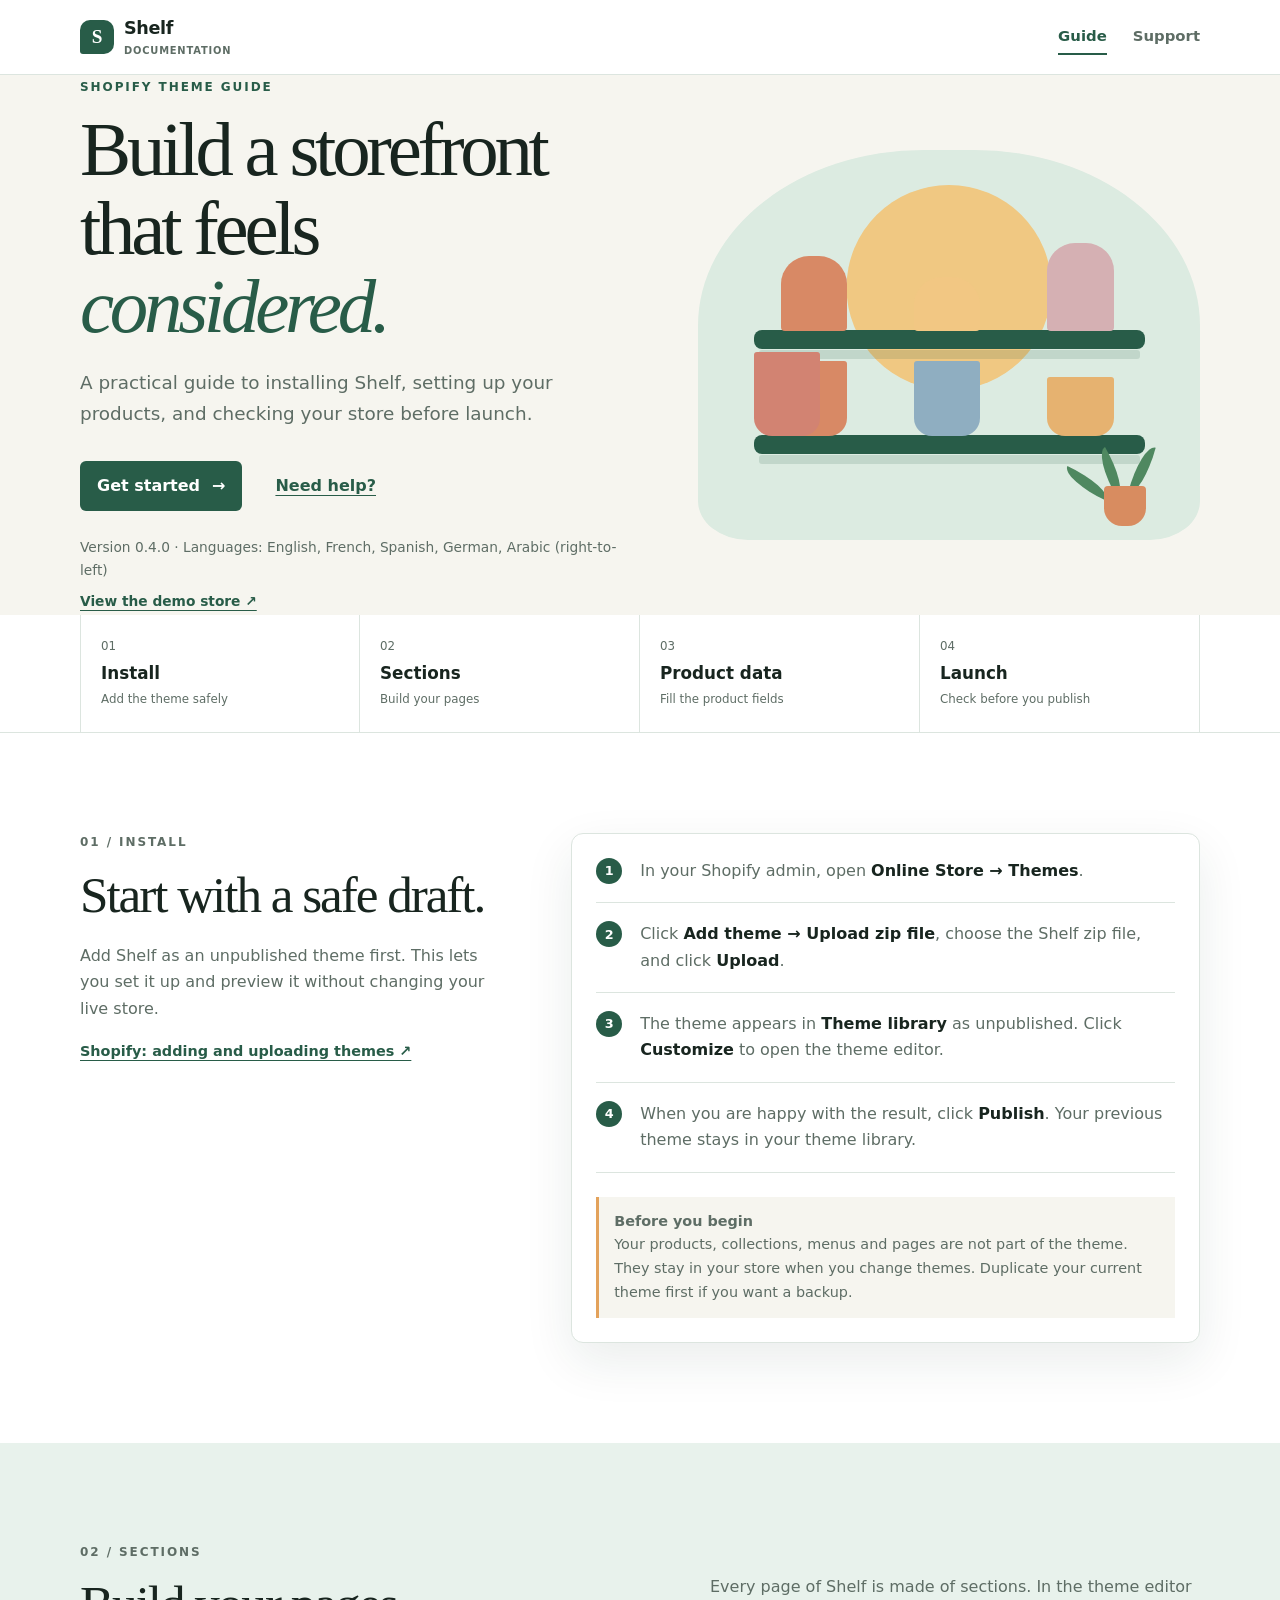
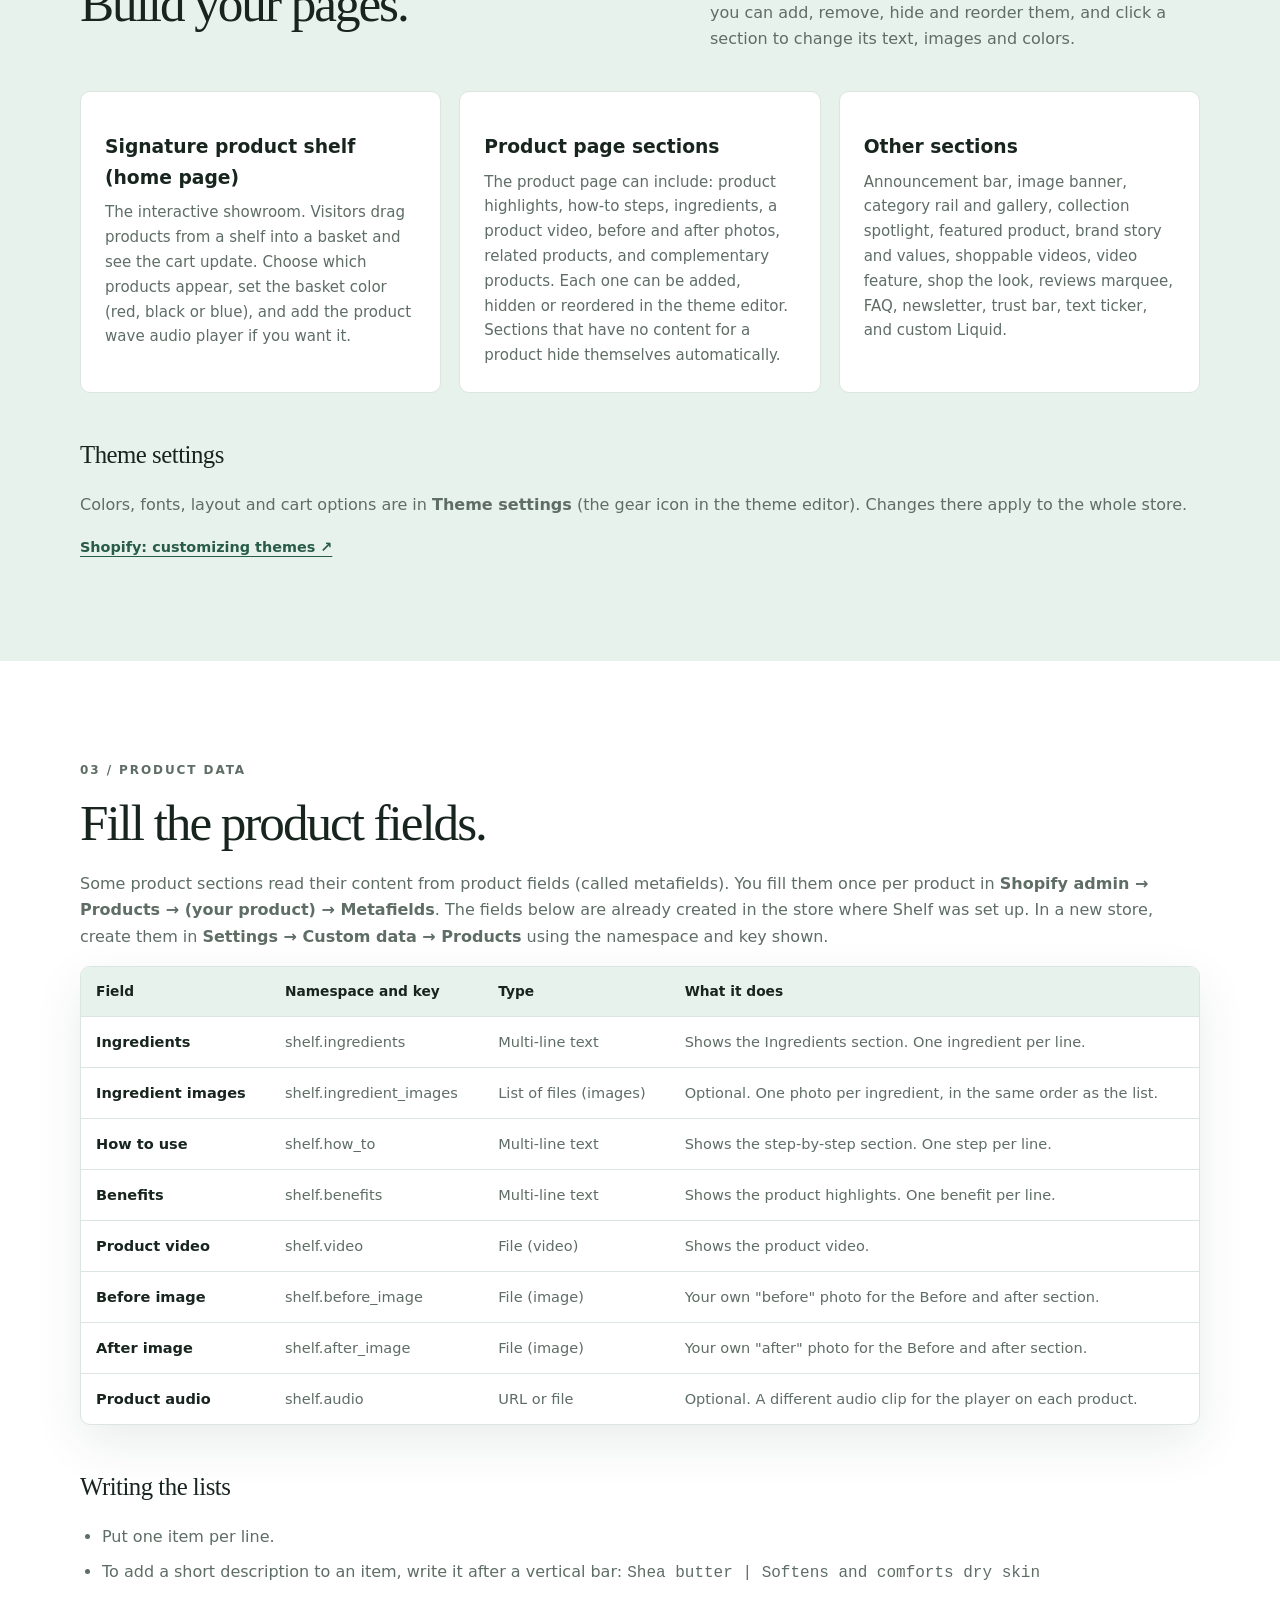
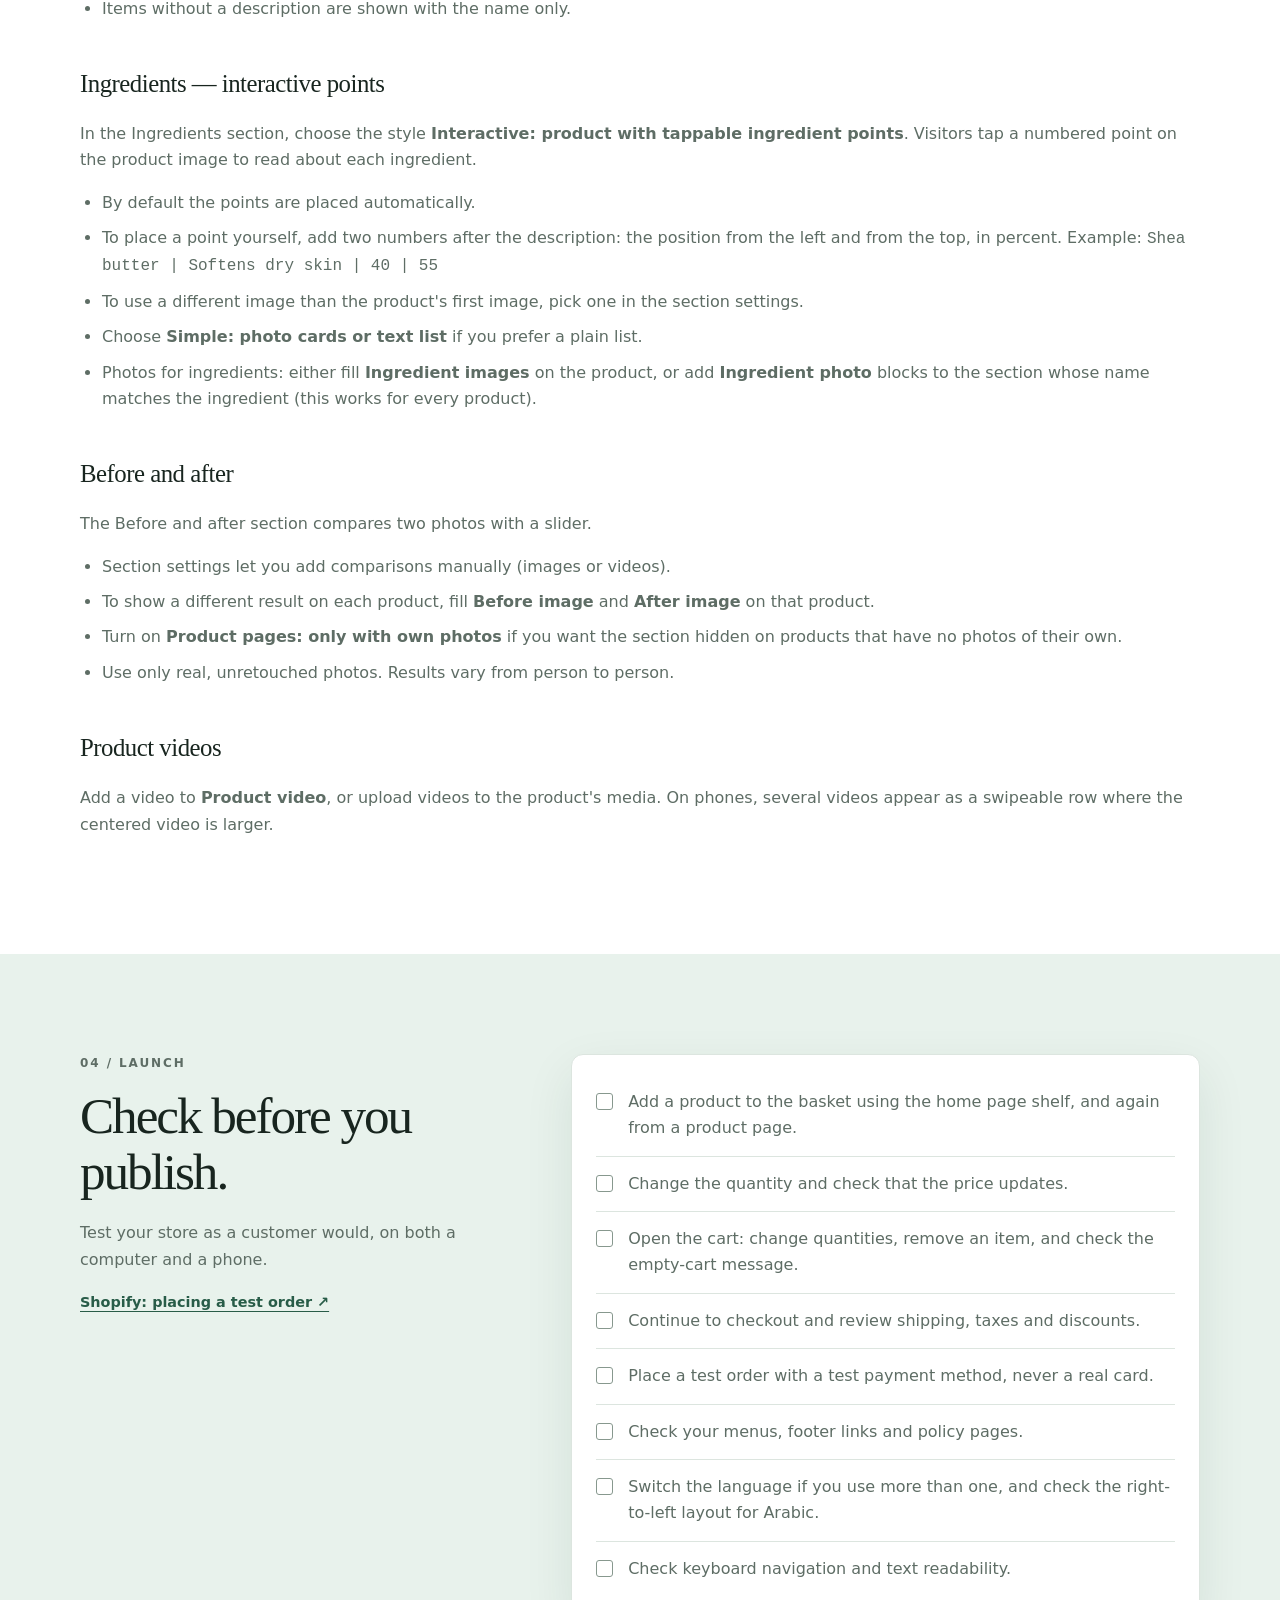
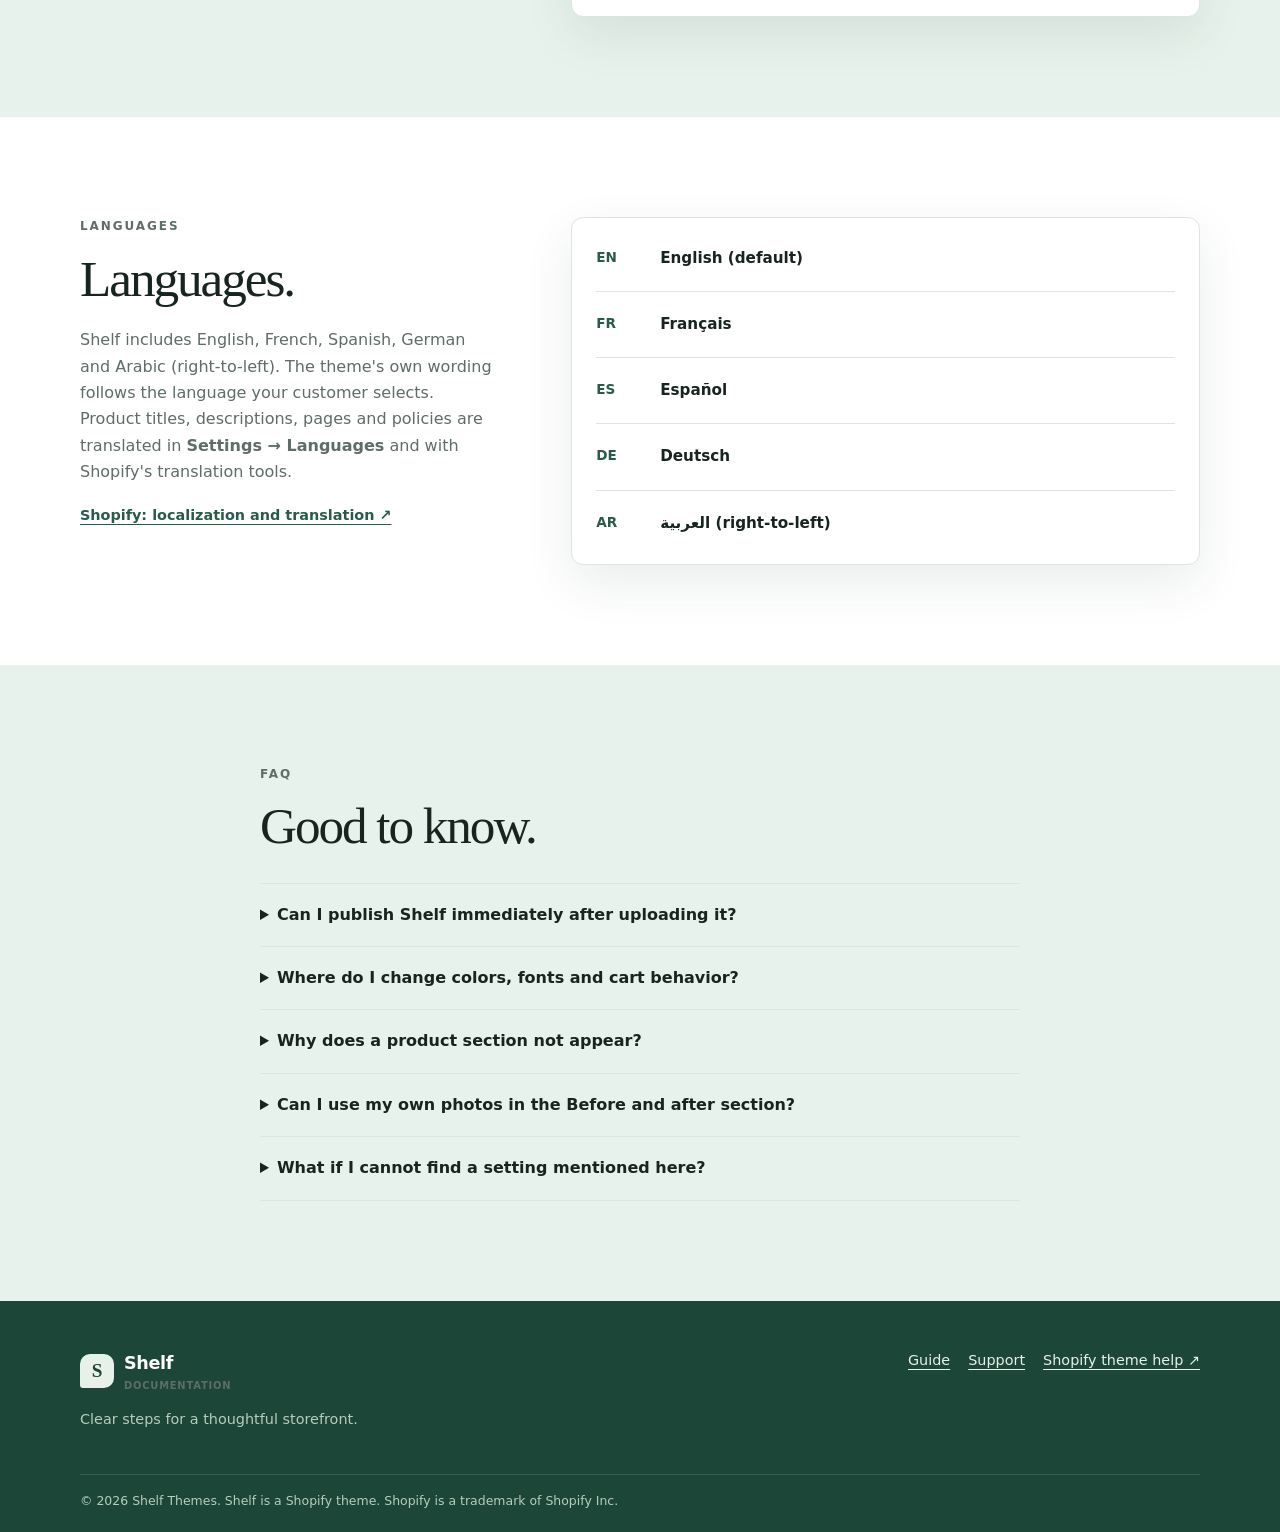
==== commit f18c5a01: "Update supported languages" ====
--- a/index.html
+++ b/index.html
@@ -11,7 +11,7 @@
   <a class="skip-link" href="#main-content">Skip to content</a>
   <header class="site-header"><div class="container header-inner"><a class="brand" href="index.html" aria-label="Shelf documentation home"><span class="brand-mark">S</span><span>Shelf <small>Documentation</small></span></a><nav class="nav" aria-label="Primary navigation"><a class="active" href="index.html">Guide</a><a href="support.html">Support</a></nav></div></header>
   <main id="main-content">
-    <section class="hero"><div class="container hero-grid"><div><p class="eyebrow">SHOPIFY THEME GUIDE</p><h1>Build a storefront that feels <em>considered.</em></h1><p class="lede">A practical guide to installing Shelf, setting up your products, and checking your store before launch.</p><div class="hero-actions"><a class="button button-primary" href="#get-started">Get started <span aria-hidden="true">→</span></a><a class="button button-quiet" href="support.html#contact">Need help?</a></div><div class="guide-meta"><span>Version 0.4.0 · Languages: English, Arabic (right-to-left)</span><a href="https://avenora-theme-demo-utp17t0k.myshopify.com" target="_blank" rel="noopener">View the demo store ↗</a></div></div><div class="hero-art" aria-label="Abstract illustration of organized product shelves" role="img"><div class="sun"></div><div class="shelf shelf-one"><i></i><i></i><i></i></div><div class="shelf shelf-two"><i></i><i></i><i></i><i></i></div><div class="plant"><b></b><b></b><b></b><span></span></div></div></div></section>
+    <section class="hero"><div class="container hero-grid"><div><p class="eyebrow">SHOPIFY THEME GUIDE</p><h1>Build a storefront that feels <em>considered.</em></h1><p class="lede">A practical guide to installing Shelf, setting up your products, and checking your store before launch.</p><div class="hero-actions"><a class="button button-primary" href="#get-started">Get started <span aria-hidden="true">→</span></a><a class="button button-quiet" href="support.html#contact">Need help?</a></div><div class="guide-meta"><span>Version 0.4.0 · Languages: English, French, Spanish, German, Arabic (right-to-left)</span><a href="https://avenora-theme-demo-utp17t0k.myshopify.com" target="_blank" rel="noopener">View the demo store ↗</a></div></div><div class="hero-art" aria-label="Abstract illustration of organized product shelves" role="img"><div class="sun"></div><div class="shelf shelf-one"><i></i><i></i><i></i></div><div class="shelf shelf-two"><i></i><i></i><i></i><i></i></div><div class="plant"><b></b><b></b><b></b><span></span></div></div></div></section>
     <section class="quick-links" aria-label="Guide sections"><div class="container quick-grid"><a href="#get-started"><span>01</span><strong>Install</strong><small>Add the theme safely</small></a><a href="#sections"><span>02</span><strong>Sections</strong><small>Build your pages</small></a><a href="#product-data"><span>03</span><strong>Product data</strong><small>Fill the product fields</small></a><a href="#launch"><span>04</span><strong>Launch</strong><small>Check before you publish</small></a></div></section>
     <section class="content-section" id="get-started"><div class="container two-col"><div><p class="eyebrow">01 / INSTALL</p><h2>Start with a safe draft.</h2><p>Add Shelf as an unpublished theme first. This lets you set it up and preview it without changing your live store.</p><a class="text-link" href="https://help.shopify.com/en/manual/online-store/themes/adding-themes" target="_blank" rel="noopener">Shopify: adding and uploading themes ↗</a></div><div class="step-card"><div class="step"><b>1</b><p>In your Shopify admin, open <strong>Online Store → Themes</strong>.</p></div><div class="step"><b>2</b><p>Click <strong>Add theme → Upload zip file</strong>, choose the Shelf zip file, and click <strong>Upload</strong>.</p></div><div class="step"><b>3</b><p>The theme appears in <strong>Theme library</strong> as unpublished. Click <strong>Customize</strong> to open the theme editor.</p></div><div class="step"><b>4</b><p>When you are happy with the result, click <strong>Publish</strong>. Your previous theme stays in your theme library.</p></div><div class="note"><strong>Before you begin</strong><br>Your products, collections, menus and pages are not part of the theme. They stay in your store when you change themes. Duplicate your current theme first if you want a backup.</div></div></div></section>
     <section class="content-section tinted" id="sections"><div class="container"><div class="section-heading"><div><p class="eyebrow">02 / SECTIONS</p><h2>Build your pages.</h2></div><p>Every page of Shelf is made of sections. In the theme editor you can add, remove, hide and reorder them, and click a section to change its text, images and colors.</p></div><div class="feature-grid"><article><h3>Signature product shelf (home page)</h3><p>The interactive showroom. Visitors drag products from a shelf into a basket and see the cart update. Choose which products appear, set the basket color (red, black or blue), and add the product wave audio player if you want it.</p></article><article><h3>Product page sections</h3><p>The product page can include: product highlights, how-to steps, ingredients, a product video, before and after photos, related products, and complementary products. Each one can be added, hidden or reordered in the theme editor. Sections that have no content for a product hide themselves automatically.</p></article><article><h3>Other sections</h3><p>Announcement bar, image banner, category rail and gallery, collection spotlight, featured product, brand story and values, shoppable videos, video feature, shop the look, reviews marquee, FAQ, newsletter, trust bar, text ticker, and custom Liquid.</p></article></div><div class="subsection"><h3>Theme settings</h3><p>Colors, fonts, layout and cart options are in <strong>Theme settings</strong> (the gear icon in the theme editor). Changes there apply to the whole store.</p></div><a class="text-link" href="https://help.shopify.com/en/manual/online-store/themes/customizing-themes" target="_blank" rel="noopener">Shopify: customizing themes ↗</a></div></section>
@@ -22,7 +22,7 @@
       <div class="subsection"><h3>Product videos</h3><p>Add a video to <strong>Product video</strong>, or upload videos to the product's media. On phones, several videos appear as a swipeable row where the centered video is larger.</p></div>
     </div></section>
     <section class="content-section tinted" id="launch"><div class="container two-col"><div><p class="eyebrow">04 / LAUNCH</p><h2>Check before you publish.</h2><p>Test your store as a customer would, on both a computer and a phone.</p><a class="text-link" href="https://help.shopify.com/en/manual/checkout-settings/test-orders" target="_blank" rel="noopener">Shopify: placing a test order ↗</a></div><ul class="checklist-static"><li><span class="check-box" aria-hidden="true"></span><span>Add a product to the basket using the home page shelf, and again from a product page.</span></li><li><span class="check-box" aria-hidden="true"></span><span>Change the quantity and check that the price updates.</span></li><li><span class="check-box" aria-hidden="true"></span><span>Open the cart: change quantities, remove an item, and check the empty-cart message.</span></li><li><span class="check-box" aria-hidden="true"></span><span>Continue to checkout and review shipping, taxes and discounts.</span></li><li><span class="check-box" aria-hidden="true"></span><span>Place a test order with a test payment method, never a real card.</span></li><li><span class="check-box" aria-hidden="true"></span><span>Check your menus, footer links and policy pages.</span></li><li><span class="check-box" aria-hidden="true"></span><span>Switch the language if you use more than one, and check the right-to-left layout for Arabic.</span></li><li><span class="check-box" aria-hidden="true"></span><span>Check keyboard navigation and text readability.</span></li></ul></div></section>
-    <section class="content-section"><div class="container two-col"><div><p class="eyebrow">LANGUAGES</p><h2>Languages.</h2><p>Shelf includes English and Arabic (right-to-left). The theme's own wording follows the language your customer selects. Product titles, descriptions, pages and policies are translated in <strong>Settings → Languages</strong> and with Shopify's translation tools.</p><a class="text-link" href="https://help.shopify.com/en/manual/international/languages" target="_blank" rel="noopener">Shopify: localization and translation ↗</a></div><div class="language-card"><div class="language-line"><span>EN</span><strong>English</strong><small>Left-to-right</small></div><div class="language-line"><span>AR</span><strong>Arabic</strong><small>Right-to-left</small></div></div></div></section>
+    <section class="content-section"><div class="container two-col"><div><p class="eyebrow">LANGUAGES</p><h2>Languages.</h2><p>Shelf includes English, French, Spanish, German and Arabic (right-to-left). The theme's own wording follows the language your customer selects. Product titles, descriptions, pages and policies are translated in <strong>Settings → Languages</strong> and with Shopify's translation tools.</p><a class="text-link" href="https://help.shopify.com/en/manual/international/languages" target="_blank" rel="noopener">Shopify: localization and translation ↗</a></div><div class="language-card"><div class="language-line"><span>EN</span><strong>English (default)</strong></div><div class="language-line"><span>FR</span><strong>Français</strong></div><div class="language-line"><span>ES</span><strong>Español</strong></div><div class="language-line"><span>DE</span><strong>Deutsch</strong></div><div class="language-line"><span>AR</span><strong><bdi lang="ar">العربية</bdi> (right-to-left)</strong></div></div></div></section>
     <section class="faq content-section tinted" id="faq"><div class="container narrow"><p class="eyebrow">FAQ</p><h2>Good to know.</h2><details><summary>Can I publish Shelf immediately after uploading it?</summary><p>It is better to keep it unpublished while you set it up and preview it. Shopify allows one published theme at a time, and your previous theme stays in your theme library.</p></details><details><summary>Where do I change colors, fonts and cart behavior?</summary><p>In the theme editor, open Theme settings (the gear icon). Section-specific options are in each section's settings.</p></details><details><summary>Why does a product section not appear?</summary><p>Sections that read product fields stay hidden when the product has no content for them. Fill the field on the product (see Product data), then reload the page.</p></details><details><summary>Can I use my own photos in the Before and after section?</summary><p>Yes. Fill the Before image and After image fields on the product, or add comparisons in the section settings.</p></details><details><summary>What if I cannot find a setting mentioned here?</summary><p>Open the section in the theme editor and look at its settings. If you still need help, go to the <a href="support.html">Support page</a>.</p></details></div></section>
   </main>
   <footer class="site-footer"><div class="container footer-inner"><div><a class="brand footer-brand" href="index.html"><span class="brand-mark">S</span><span>Shelf <small>Documentation</small></span></a><p class="footer-copy">Clear steps for a thoughtful storefront.</p></div><div class="footer-links"><a href="index.html">Guide</a><a href="support.html">Support</a><a href="https://help.shopify.com/en/manual/online-store/themes" target="_blank" rel="noopener">Shopify theme help ↗</a></div></div><div class="container legal"><span>© 2026 Shelf Themes. Shelf is a Shopify theme. Shopify is a trademark of Shopify Inc.</span></div></footer>
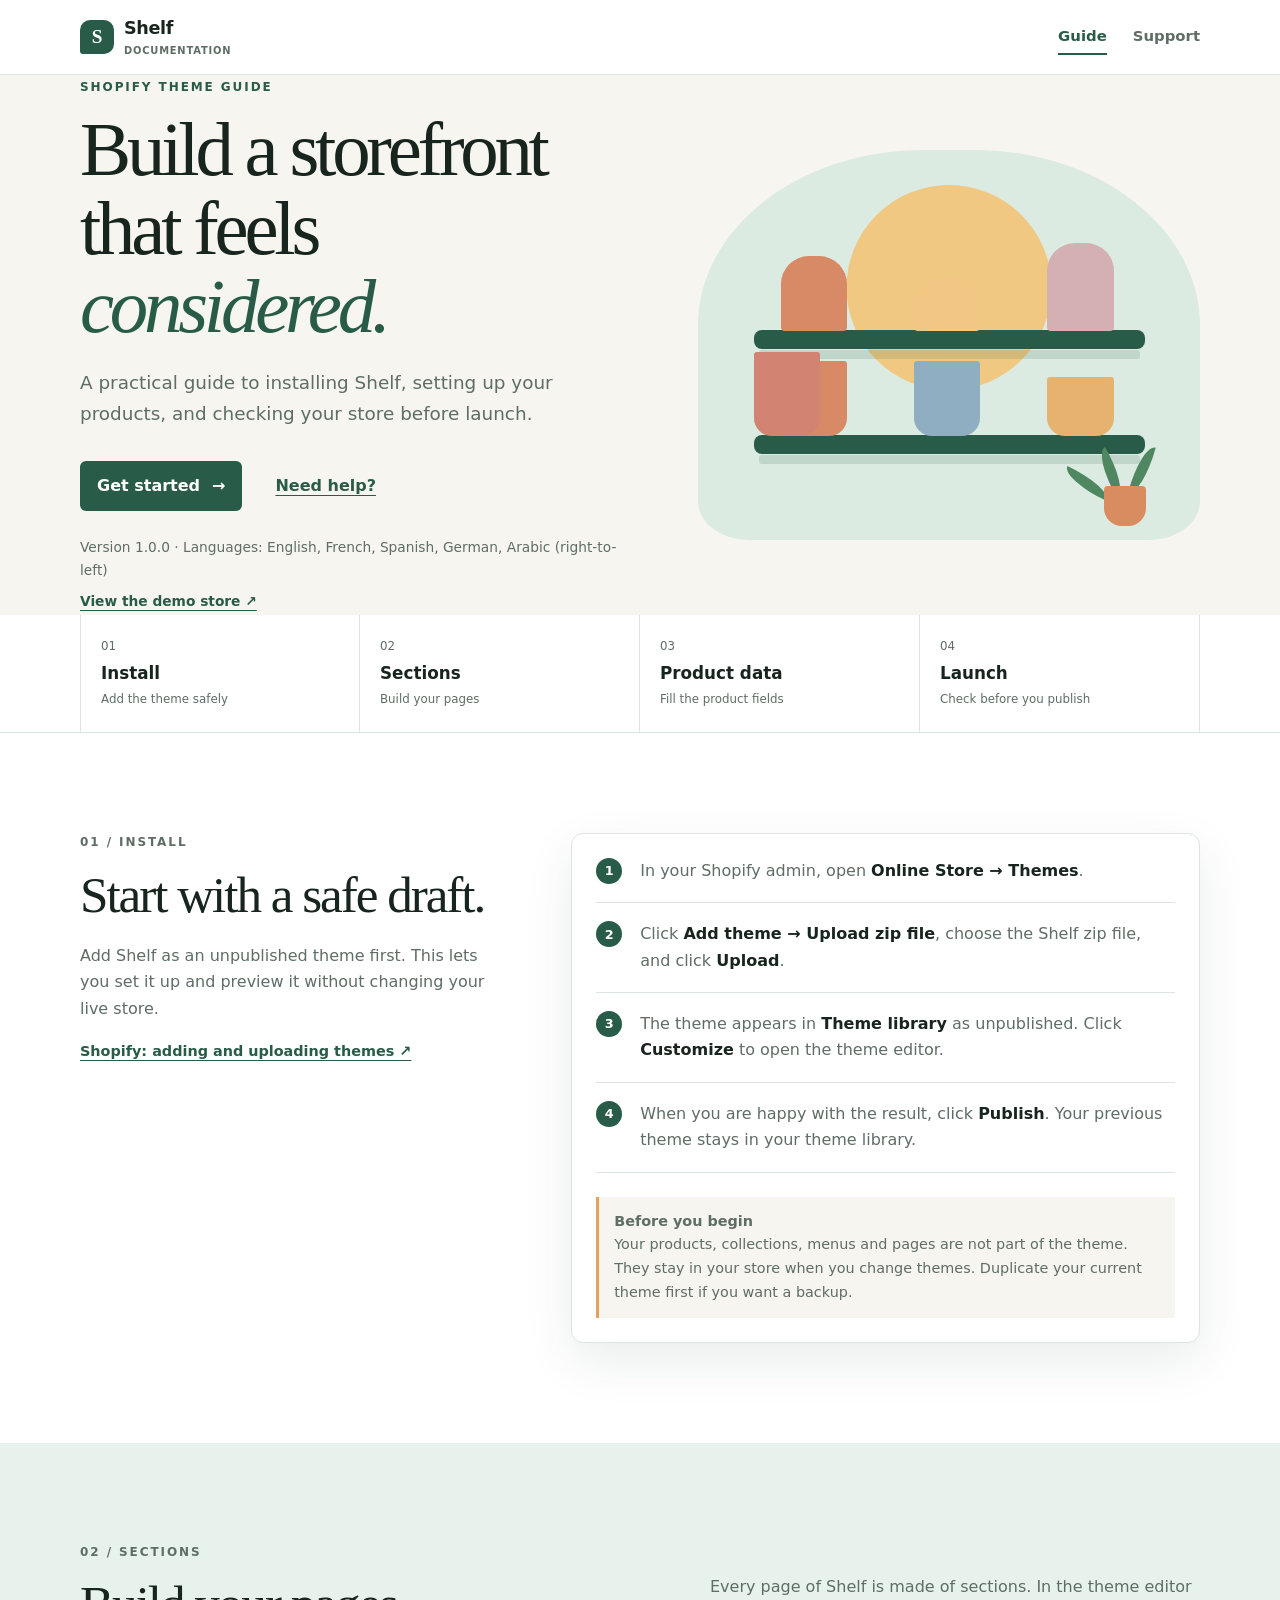
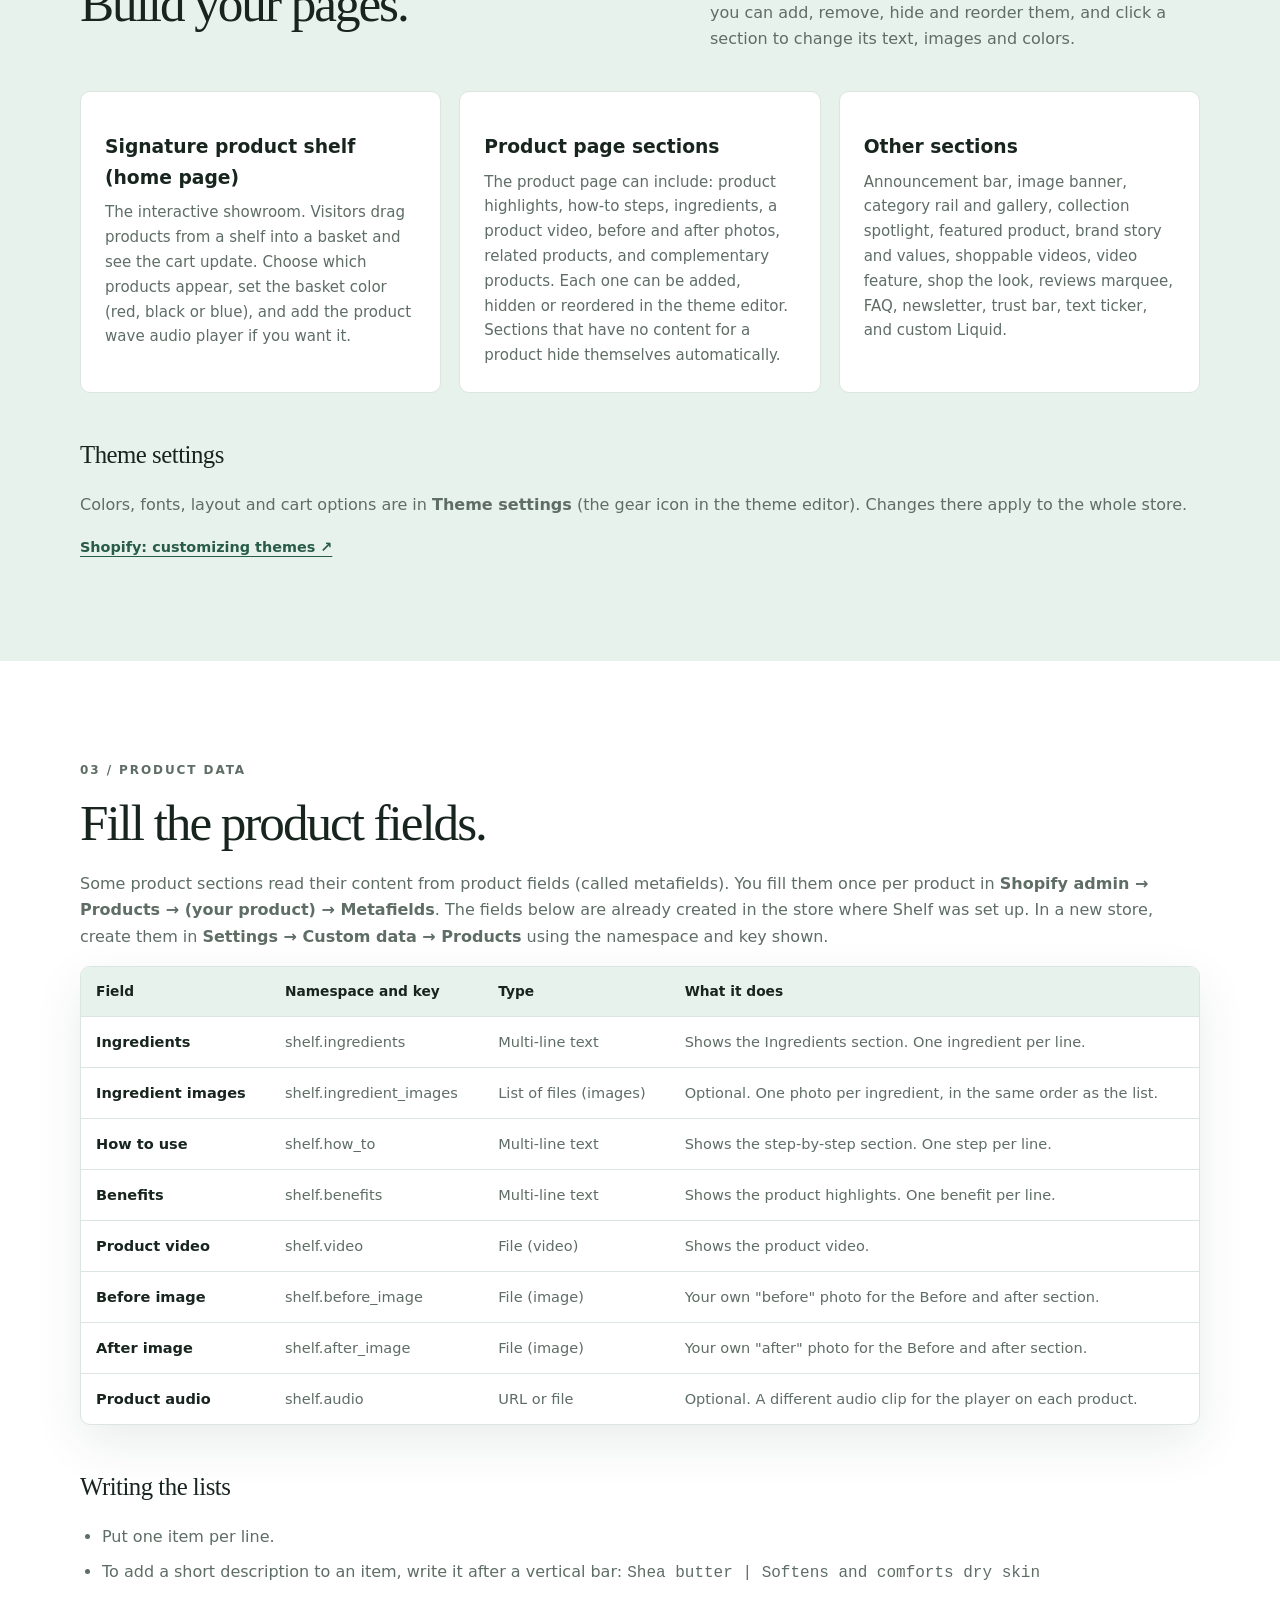
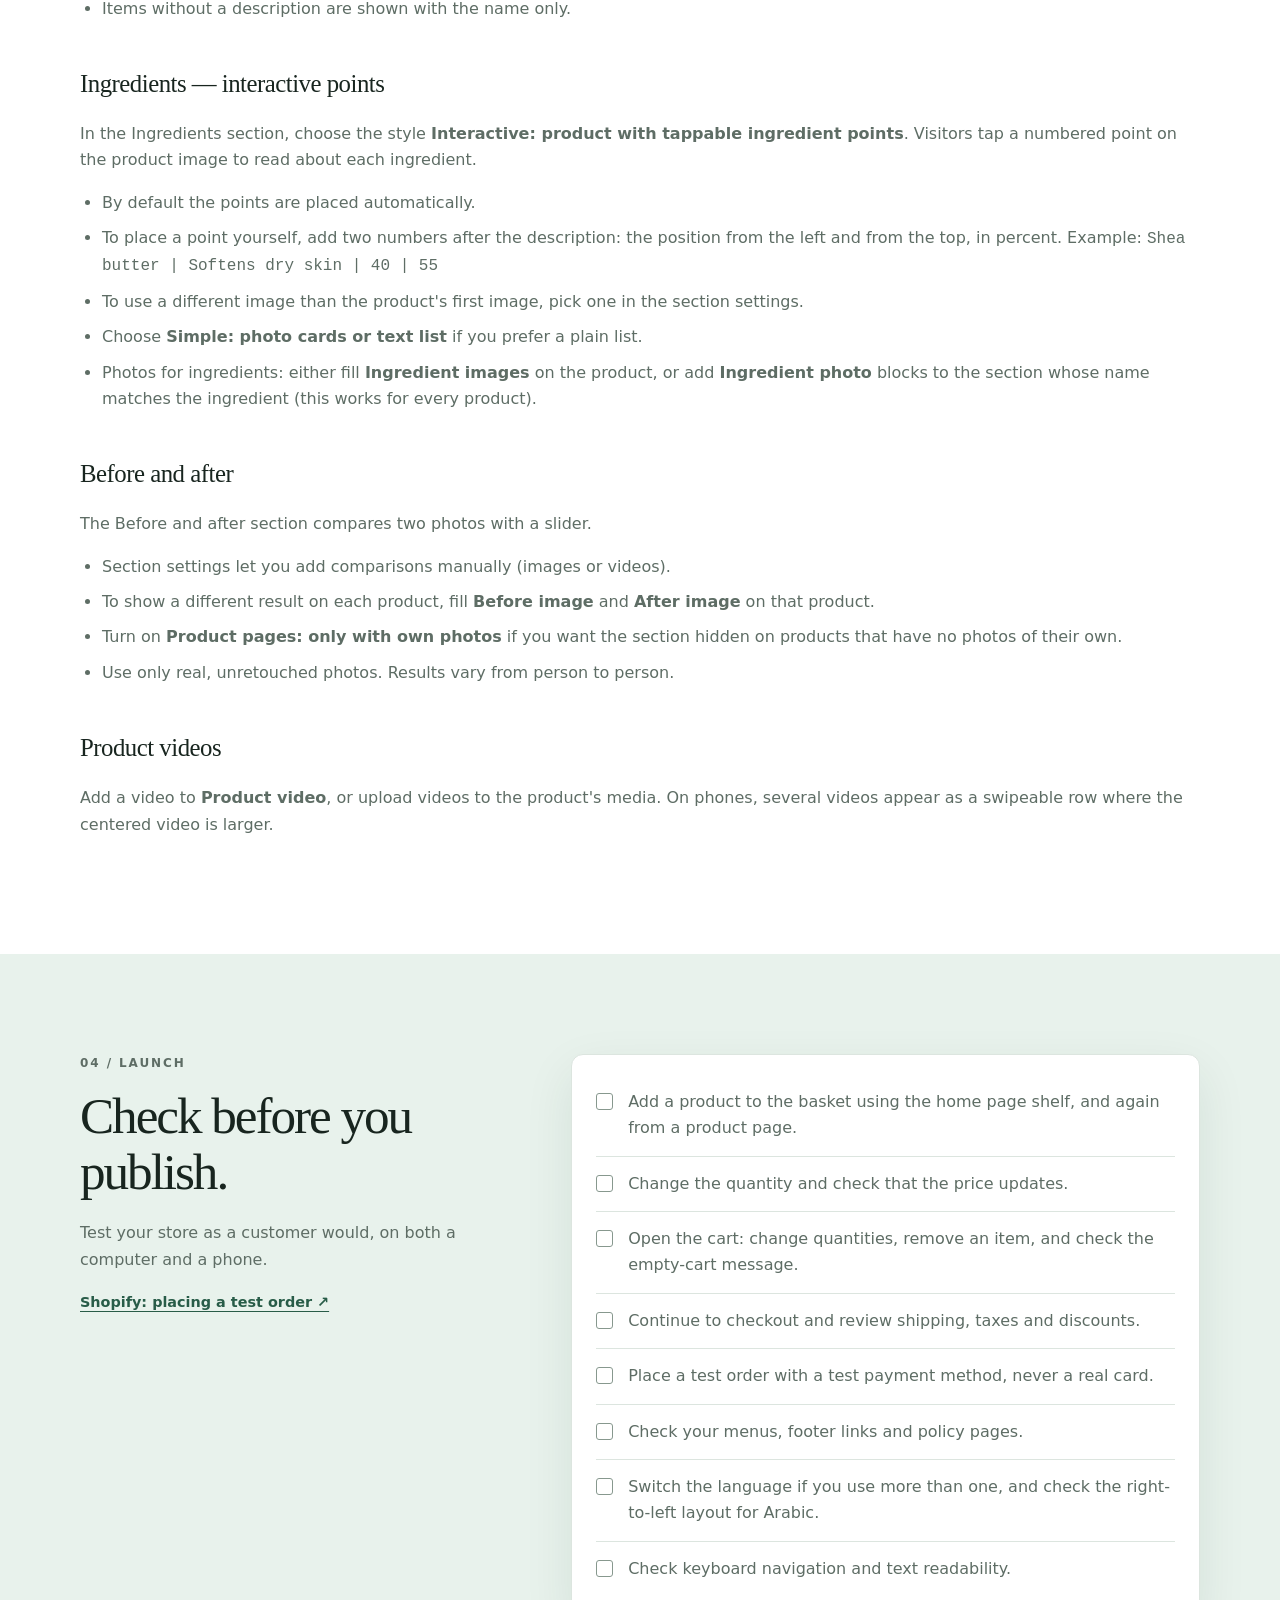
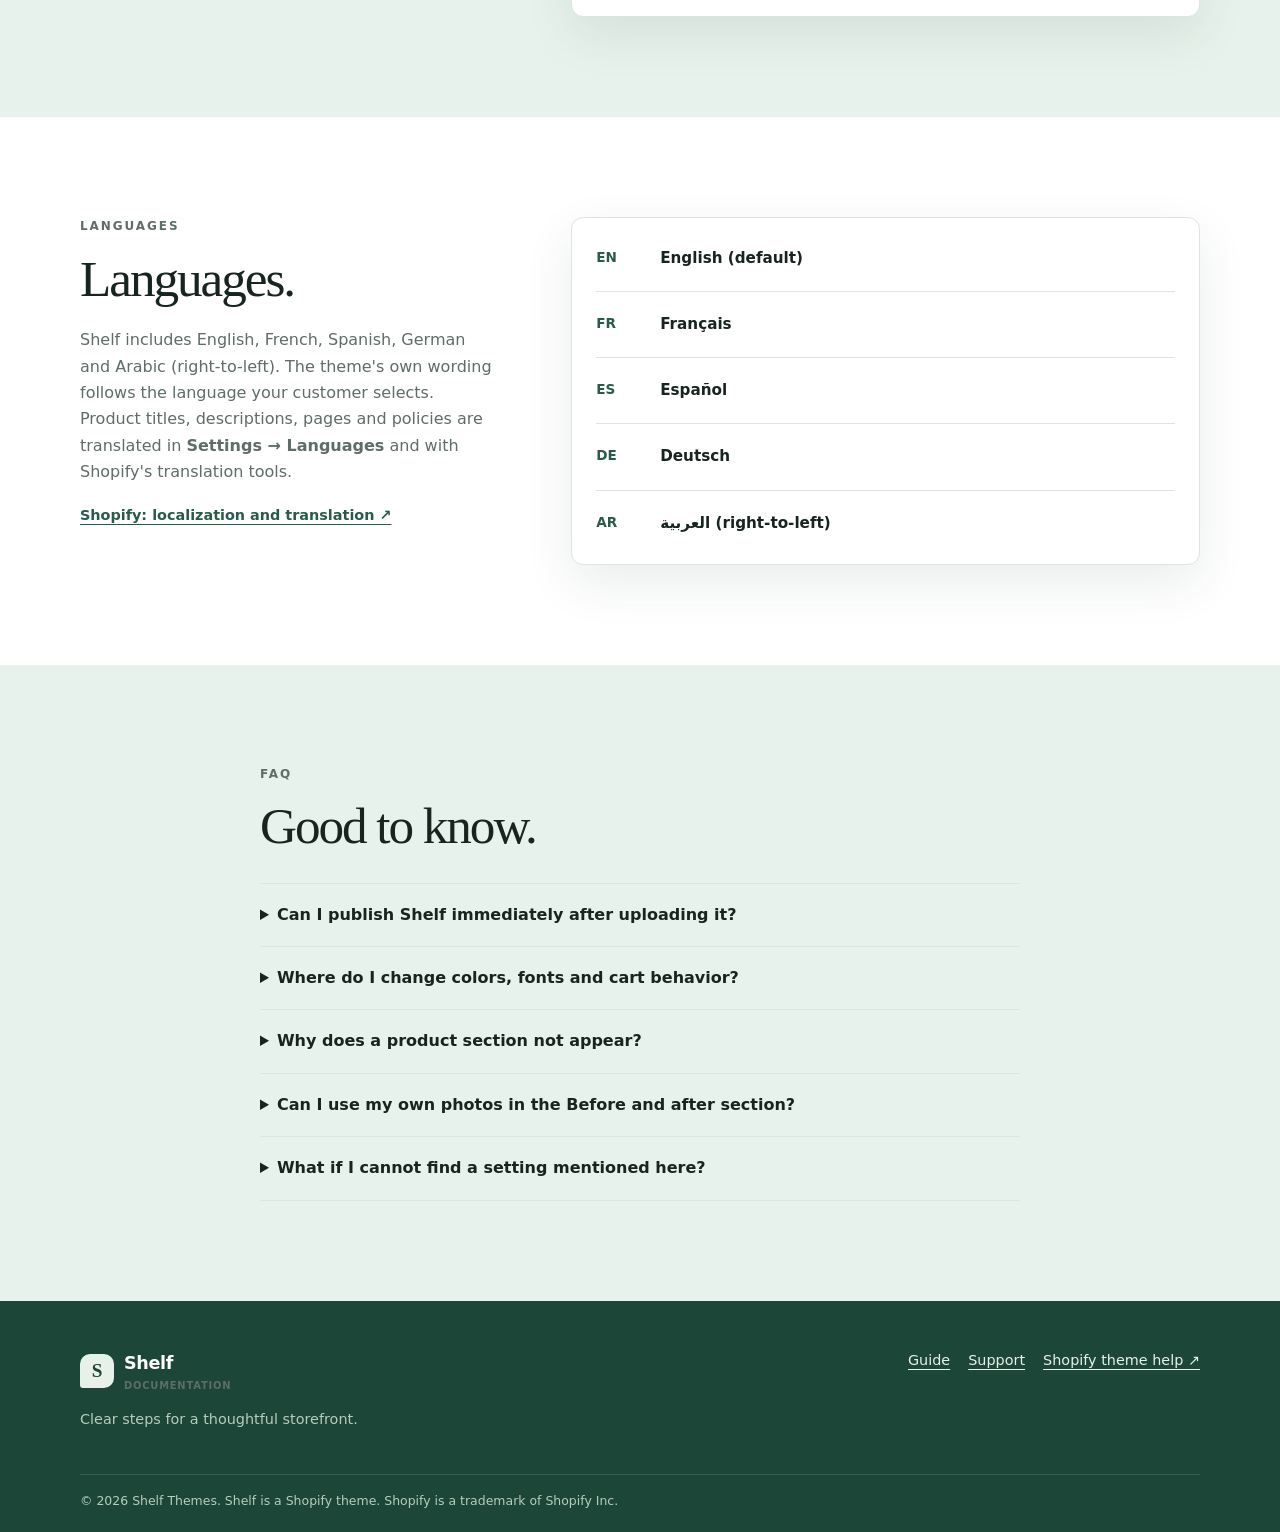
==== commit 668d1544: "Update documentation version to 1.0.0" ====
--- a/index.html
+++ b/index.html
@@ -11,7 +11,7 @@
   <a class="skip-link" href="#main-content">Skip to content</a>
   <header class="site-header"><div class="container header-inner"><a class="brand" href="index.html" aria-label="Shelf documentation home"><span class="brand-mark">S</span><span>Shelf <small>Documentation</small></span></a><nav class="nav" aria-label="Primary navigation"><a class="active" href="index.html">Guide</a><a href="support.html">Support</a></nav></div></header>
   <main id="main-content">
-    <section class="hero"><div class="container hero-grid"><div><p class="eyebrow">SHOPIFY THEME GUIDE</p><h1>Build a storefront that feels <em>considered.</em></h1><p class="lede">A practical guide to installing Shelf, setting up your products, and checking your store before launch.</p><div class="hero-actions"><a class="button button-primary" href="#get-started">Get started <span aria-hidden="true">→</span></a><a class="button button-quiet" href="support.html#contact">Need help?</a></div><div class="guide-meta"><span>Version 0.4.0 · Languages: English, French, Spanish, German, Arabic (right-to-left)</span><a href="https://avenora-theme-demo-utp17t0k.myshopify.com" target="_blank" rel="noopener">View the demo store ↗</a></div></div><div class="hero-art" aria-label="Abstract illustration of organized product shelves" role="img"><div class="sun"></div><div class="shelf shelf-one"><i></i><i></i><i></i></div><div class="shelf shelf-two"><i></i><i></i><i></i><i></i></div><div class="plant"><b></b><b></b><b></b><span></span></div></div></div></section>
+    <section class="hero"><div class="container hero-grid"><div><p class="eyebrow">SHOPIFY THEME GUIDE</p><h1>Build a storefront that feels <em>considered.</em></h1><p class="lede">A practical guide to installing Shelf, setting up your products, and checking your store before launch.</p><div class="hero-actions"><a class="button button-primary" href="#get-started">Get started <span aria-hidden="true">→</span></a><a class="button button-quiet" href="support.html#contact">Need help?</a></div><div class="guide-meta"><span>Version 1.0.0 · Languages: English, French, Spanish, German, Arabic (right-to-left)</span><a href="https://avenora-theme-demo-utp17t0k.myshopify.com" target="_blank" rel="noopener">View the demo store ↗</a></div></div><div class="hero-art" aria-label="Abstract illustration of organized product shelves" role="img"><div class="sun"></div><div class="shelf shelf-one"><i></i><i></i><i></i></div><div class="shelf shelf-two"><i></i><i></i><i></i><i></i></div><div class="plant"><b></b><b></b><b></b><span></span></div></div></div></section>
     <section class="quick-links" aria-label="Guide sections"><div class="container quick-grid"><a href="#get-started"><span>01</span><strong>Install</strong><small>Add the theme safely</small></a><a href="#sections"><span>02</span><strong>Sections</strong><small>Build your pages</small></a><a href="#product-data"><span>03</span><strong>Product data</strong><small>Fill the product fields</small></a><a href="#launch"><span>04</span><strong>Launch</strong><small>Check before you publish</small></a></div></section>
     <section class="content-section" id="get-started"><div class="container two-col"><div><p class="eyebrow">01 / INSTALL</p><h2>Start with a safe draft.</h2><p>Add Shelf as an unpublished theme first. This lets you set it up and preview it without changing your live store.</p><a class="text-link" href="https://help.shopify.com/en/manual/online-store/themes/adding-themes" target="_blank" rel="noopener">Shopify: adding and uploading themes ↗</a></div><div class="step-card"><div class="step"><b>1</b><p>In your Shopify admin, open <strong>Online Store → Themes</strong>.</p></div><div class="step"><b>2</b><p>Click <strong>Add theme → Upload zip file</strong>, choose the Shelf zip file, and click <strong>Upload</strong>.</p></div><div class="step"><b>3</b><p>The theme appears in <strong>Theme library</strong> as unpublished. Click <strong>Customize</strong> to open the theme editor.</p></div><div class="step"><b>4</b><p>When you are happy with the result, click <strong>Publish</strong>. Your previous theme stays in your theme library.</p></div><div class="note"><strong>Before you begin</strong><br>Your products, collections, menus and pages are not part of the theme. They stay in your store when you change themes. Duplicate your current theme first if you want a backup.</div></div></div></section>
     <section class="content-section tinted" id="sections"><div class="container"><div class="section-heading"><div><p class="eyebrow">02 / SECTIONS</p><h2>Build your pages.</h2></div><p>Every page of Shelf is made of sections. In the theme editor you can add, remove, hide and reorder them, and click a section to change its text, images and colors.</p></div><div class="feature-grid"><article><h3>Signature product shelf (home page)</h3><p>The interactive showroom. Visitors drag products from a shelf into a basket and see the cart update. Choose which products appear, set the basket color (red, black or blue), and add the product wave audio player if you want it.</p></article><article><h3>Product page sections</h3><p>The product page can include: product highlights, how-to steps, ingredients, a product video, before and after photos, related products, and complementary products. Each one can be added, hidden or reordered in the theme editor. Sections that have no content for a product hide themselves automatically.</p></article><article><h3>Other sections</h3><p>Announcement bar, image banner, category rail and gallery, collection spotlight, featured product, brand story and values, shoppable videos, video feature, shop the look, reviews marquee, FAQ, newsletter, trust bar, text ticker, and custom Liquid.</p></article></div><div class="subsection"><h3>Theme settings</h3><p>Colors, fonts, layout and cart options are in <strong>Theme settings</strong> (the gear icon in the theme editor). Changes there apply to the whole store.</p></div><a class="text-link" href="https://help.shopify.com/en/manual/online-store/themes/customizing-themes" target="_blank" rel="noopener">Shopify: customizing themes ↗</a></div></section>
